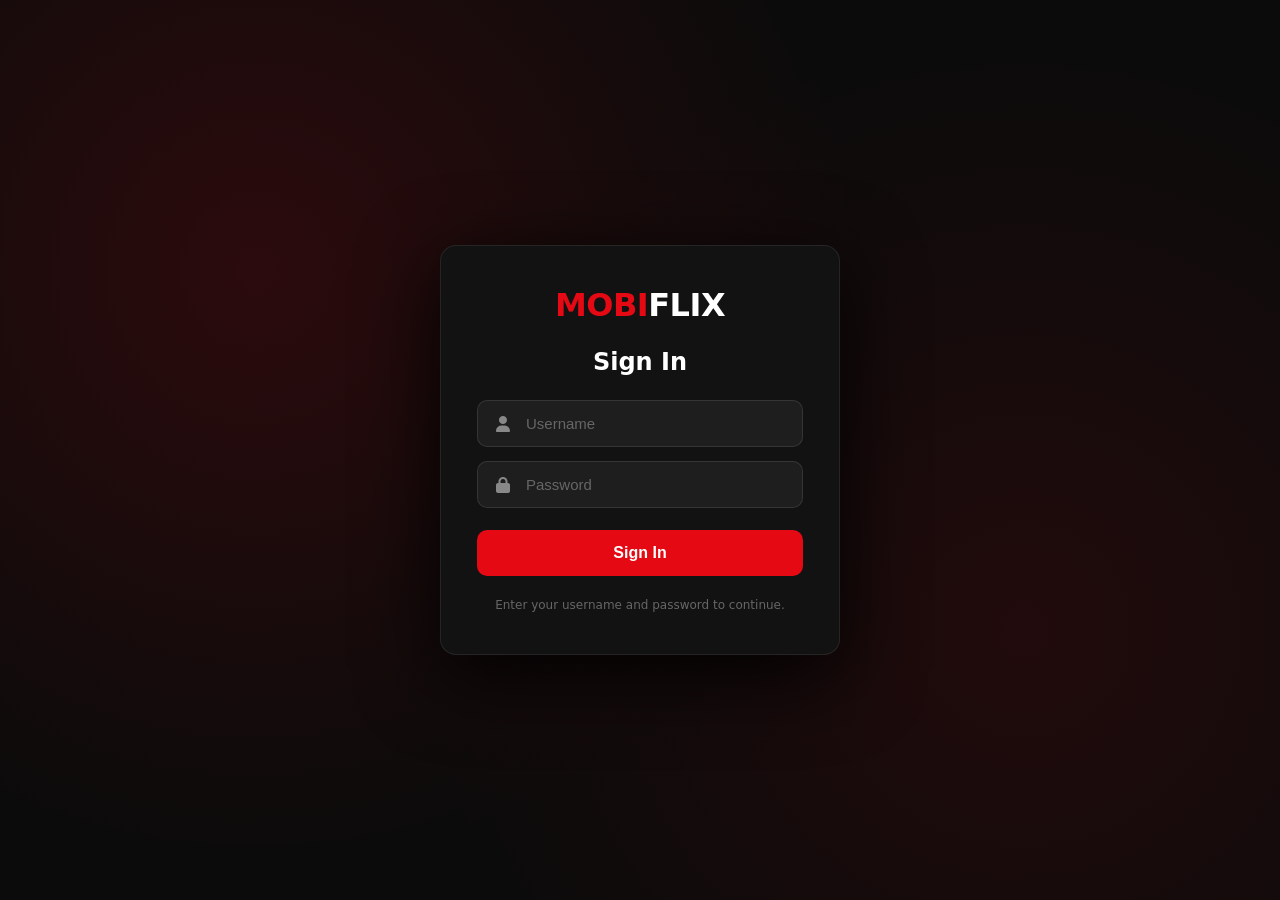
==== index.html @ 3c5650a0 "Update index.html" ====
<!DOCTYPE html>
<html lang="en">
<head>
  <meta charset="UTF-8" />
  <meta name="viewport" content="width=device-width, initial-scale=1.0, viewport-fit=cover"/>
  <meta http-equiv="Cache-Control" content="no-cache, no-store, must-revalidate">
  <meta http-equiv="Pragma" content="no-cache">
  <meta http-equiv="Expires" content="0">
  <title>MobiFlix</title>

  <link rel="stylesheet" href="home.css?v=59">
  <link rel="manifest" href="manifest.json?v=59">
  <link rel="stylesheet" href="https://cdnjs.cloudflare.com/ajax/libs/font-awesome/6.5.1/css/all.min.css">
  <script defer src="auth.js?v=59"></script>
  <script defer src="home.js?v=59"></script>

  <script>
    (function() {
      const CURRENT_VERSION = 'v59';
      const CHECK_INTERVAL = 60000;

      async function checkForUpdates() {
        try {
          const res = await fetch('/version.json?t=' + Date.now(), { cache: 'no-store' });
          if (!res.ok) return;
          const data = await res.json();

          if (data.version && data.version !== CURRENT_VERSION) {
            console.log('[MobiFlix] New version:', data.version);
            if ('caches' in window) {
              const cacheNames = await caches.keys();
              await Promise.all(cacheNames.map(name => caches.delete(name)));
            }
            const url = new URL(window.location.href);
            url.searchParams.set('v', data.version);
            window.location.replace(url.toString());
          }
        } catch (e) {}
      }

      checkForUpdates();
      window.addEventListener('focus', checkForUpdates);
      setInterval(checkForUpdates, CHECK_INTERVAL);
    })();
  </script>
</head>

<body>

  <!-- ===== LOGIN SCREEN ===== -->
  <div class="login-screen" id="login-screen">
    <div class="login-bg"></div>
    <div class="login-box">
      <a href="#" class="login-logo">Mobi<span>Flix</span></a>
      <h2>Sign In</h2>
      <form id="login-form">
        <div class="login-field">
          <i class="fa fa-user"></i>
          <input type="text" id="login-username" placeholder="Username" autocomplete="username" />
        </div>
        <div class="login-field">
          <i class="fa fa-lock"></i>
          <input type="password" id="login-password" placeholder="Password" autocomplete="current-password" />
        </div>
        <div class="login-error" id="login-error" style="display:none;"></div>
        <button type="submit" class="login-btn">Sign In</button>
      </form>
      <p class="login-note">Enter your username and password to continue.</p>
    </div>
  </div>

  <!-- ===== SNOW EFFECT CONTAINER ===== -->
  <div id="snow-container"></div>

  <!-- ===== FIXED BACK BUTTON (DETAILS MODAL) ===== -->
  <button class="fixed-back-btn" id="details-back-btn" onclick="closeModal()" style="display:none;">
    <i class="fa fa-arrow-left"></i> Back
  </button>

  <!-- ===== BUONG APP ===== -->
  <div id="app-content">

    <!-- ===== NAVBAR ===== -->
    <nav class="navbar">
      <div class="nav-left">
        <a href="index.html" class="logo">Mobi<span>Flix</span></a>
      </div>
      <div class="nav-right">
        <button class="nav-icon-btn" onclick="toggleTheme()" aria-label="Toggle theme">
          <i class="fa fa-moon" id="theme-toggle-icon"></i>
        </button>
        <button class="nav-icon-btn" onclick="openNotifications()" aria-label="Notifications" style="position:relative;">
          <i class="fa fa-bell"></i>
          <span class="notif-badge" id="notif-badge" style="display:none;"></span>
        </button>
        <button class="nav-icon-btn" onclick="openSearchModal()" aria-label="Search">
          <i class="fa fa-search"></i>
        </button>
      </div>
    </nav>

    <!-- ===== HERO BANNER ===== -->
    <div class="hero" id="banner">
      <div class="hero-overlay"></div>
      <div class="hero-content">
        <h1 id="banner-title">Loading...</h1>
        <div class="hero-meta" id="banner-meta">
          <span class="hero-rating" id="banner-rating"></span>
          <span class="hero-year" id="banner-year"></span>
          <span class="hero-type" id="banner-type"></span>
        </div>
        <p class="hero-description" id="banner-description"></p>
        <div class="hero-buttons">
          <button class="btn-play" onclick="playBanner()"><i class="fa fa-play"></i> Play</button>
          <button class="btn-info" onclick="showBannerDetails()"><i class="fa fa-info-circle"></i> More Info</button>
        </div>
      </div>
    </div>

    <!-- ===== CONTENT ROWS ===== -->
    <div class="content">

      <div class="row" id="continue-watching-row" style="display:none;">
        <div class="row-header">
          <h2>▶️ Continue Watching</h2>
        </div>
        <div class="continue-scroll" id="continue-watching-list"></div>
      </div>

      <div class="row providers-row">
        <div class="row-header">
          <h2>📡 Streaming Providers</h2>
        </div>
        <div class="providers-scroll" id="providers-list"></div>
      </div>

      <div class="row">
        <div class="row-header">
          <h2>🔥 Top 10 Movies</h2>
          <button class="view-all-btn" onclick="openViewAll('movies')">View All →</button>
        </div>
        <div class="top10-scroll" id="top10-movies"></div>
      </div>

      <div class="row">
        <div class="row-header">
          <h2>📺 Top 10 TV Series</h2>
          <button class="view-all-btn" onclick="openViewAll('tv')">View All →</button>
        </div>
        <div class="top10-scroll" id="top10-tv"></div>
      </div>

      <div class="row">
        <div class="row-header">
          <h2>🇰🇷 Newest Korean Series</h2>
          <button class="view-all-btn" onclick="openViewAll('kdrama')">View All →</button>
        </div>
        <div class="top10-scroll" id="top10-kdrama"></div>
      </div>

      <div class="row">
        <div class="row-header">
          <h2>🔞 Vivamax Movies</h2>
          <button class="view-all-btn" onclick="openVivamaxPage()">View All →</button>
        </div>
        <div class="list horizontal-scroll" id="vivamax-list"></div>
      </div>

    </div>

    <!-- ===== VIEW ALL PAGE ===== -->
    <div class="view-all-page" id="view-all-page">
      <div class="view-all-header">
        <button class="back-btn" onclick="closeViewAll()"><i class="fa fa-arrow-left"></i> Back</button>
        <h2 id="view-all-title">Movies</h2>
        <button class="filter-btn" onclick="toggleFilters('view-all')">
          <i class="fa fa-sliders"></i> Filters
        </button>
      </div>

      <div class="filter-panel" id="view-all-filter-panel" style="display:none;">
        <div class="filter-grid">
          <div class="filter-group">
            <label>Year</label>
            <select id="filter-year">
              <option value="">Any Year</option>
              <option value="2026">2026</option>
              <option value="2025">2025</option>
              <option value="2024">2024</option>
              <option value="2023">2023</option>
              <option value="2022">2022</option>
              <option value="2021">2021</option>
              <option value="2020">2020</option>
              <option value="2019">2019</option>
              <option value="2018">2018</option>
              <option value="2017">2017</option>
              <option value="2016">2016</option>
              <option value="2015">2015</option>
              <option value="2014">2014</option>
              <option value="2013">2013</option>
              <option value="2012">2012</option>
              <option value="2011">2011</option>
              <option value="2010">2010</option>
              <option value="2009">2009</option>
              <option value="2008">2008</option>
              <option value="2007">2007</option>
              <option value="2006">2006</option>
              <option value="2005">2005</option>
              <option value="2004">2004</option>
              <option value="2003">2003</option>
              <option value="2002">2002</option>
              <option value="2001">2001</option>
              <option value="2000">2000</option>
            </select>
          </div>
          <div class="filter-group">
            <label>Genre</label>
            <select id="filter-genre">
              <option value="">All Genres</option>
              <option value="28">Action</option>
              <option value="12">Adventure</option>
              <option value="16">Animation</option>
              <option value="35">Comedy</option>
              <option value="80">Crime</option>
              <option value="18">Drama</option>
              <option value="10751">Family</option>
              <option value="14">Fantasy</option>
              <option value="36">History</option>
              <option value="27">Horror</option>
              <option value="9648">Mystery</option>
              <option value="10749">Romance</option>
              <option value="878">Sci-Fi</option>
              <option value="53">Thriller</option>
              <option value="10752">War</option>
              <option value="37">Western</option>
            </select>
          </div>
          <div class="filter-group">
            <label>Country</label>
            <select id="filter-country">
              <option value="">All Countries</option>
            </select>
          </div>
          <div class="filter-group">
            <label>Sort By</label>
            <select id="filter-sort">
              <option value="popularity.desc">Most Popular (Default)</option>
              <option value="primary_release_date.desc">Newest to Oldest</option>
              <option value="primary_release_date.asc">Oldest to Newest</option>
              <option value="vote_average.desc">Highest Rated</option>
              <option value="vote_average.asc">Lowest Rated</option>
            </select>
          </div>
        </div>
        <div class="filter-actions">
          <button class="filter-apply-btn" onclick="applyFilters('view-all')">
            <i class="fa fa-check"></i> Apply
          </button>
          <button class="filter-clear-btn" onclick="clearFilters('view-all')">
            <i class="fa fa-times"></i> Clear
          </button>
        </div>
      </div>

      <div class="view-all-grid" id="view-all-grid"></div>
      <div class="view-all-loading" id="view-all-loading" style="display:none;">
        <i class="fa fa-spinner fa-spin"></i> Loading more...
      </div>
      <div class="view-all-end" id="view-all-end" style="display:none;">
        🎬 You've reached the end
      </div>
    </div>

    <!-- ===== VIVAMAX PAGE ===== -->
    <div class="view-all-page" id="vivamax-page">
      <div class="view-all-header">
        <button class="back-btn" onclick="closeVivamaxPage()"><i class="fa fa-arrow-left"></i> Back</button>
        <h2>🔞 Vivamax Movies</h2>
        <button class="filter-btn" onclick="toggleFilters('vivamax')">
          <i class="fa fa-sliders"></i> Filters
        </button>
      </div>

      <div class="filter-panel" id="vivamax-filter-panel" style="display:none;">
        <div class="filter-grid">
          <div class="filter-group">
            <label>Year</label>
            <select id="vivamax-filter-year">
              <option value="">Any Year</option>
              <option value="2026">2026</option>
              <option value="2025">2025</option>
              <option value="2024">2024</option>
              <option value="2023">2023</option>
              <option value="2022">2022</option>
              <option value="2021">2021</option>
              <option value="2020">2020</option>
              <option value="2019">2019</option>
              <option value="2018">2018</option>
              <option value="2017">2017</option>
              <option value="2016">2016</option>
              <option value="2015">2015</option>
              <option value="2014">2014</option>
              <option value="2013">2013</option>
              <option value="2012">2012</option>
              <option value="2011">2011</option>
              <option value="2010">2010</option>
              <option value="2009">2009</option>
              <option value="2008">2008</option>
              <option value="2007">2007</option>
              <option value="2006">2006</option>
              <option value="2005">2005</option>
              <option value="2004">2004</option>
              <option value="2003">2003</option>
              <option value="2002">2002</option>
              <option value="2001">2001</option>
              <option value="2000">2000</option>
            </select>
          </div>
          <div class="filter-group">
            <label>Genre</label>
            <select id="vivamax-filter-genre">
              <option value="">All Genres</option>
              <option value="28">Action</option>
              <option value="12">Adventure</option>
              <option value="16">Animation</option>
              <option value="35">Comedy</option>
              <option value="80">Crime</option>
              <option value="18">Drama</option>
              <option value="10751">Family</option>
              <option value="14">Fantasy</option>
              <option value="36">History</option>
              <option value="27">Horror</option>
              <option value="9648">Mystery</option>
              <option value="10749">Romance</option>
              <option value="878">Sci-Fi</option>
              <option value="53">Thriller</option>
              <option value="10752">War</option>
              <option value="37">Western</option>
            </select>
          </div>
          <div class="filter-group">
            <label>Country</label>
            <select id="vivamax-filter-country">
              <option value="">All Countries</option>
            </select>
          </div>
          <div class="filter-group">
            <label>Sort By</label>
            <select id="vivamax-filter-sort">
              <option value="primary_release_date.desc">Newest to Oldest (Default)</option>
              <option value="primary_release_date.asc">Oldest to Newest</option>
              <option value="popularity.desc">Popularity</option>
              <option value="vote_average.desc">Highest Rated</option>
            </select>
          </div>
        </div>
        <div class="filter-actions">
          <button class="filter-apply-btn" onclick="applyFilters('vivamax')">
            <i class="fa fa-check"></i> Apply
          </button>
          <button class="filter-clear-btn" onclick="clearFilters('vivamax')">
            <i class="fa fa-times"></i> Clear
          </button>
        </div>
      </div>

      <div class="view-all-grid" id="vivamax-page-grid"></div>
      <div class="view-all-loading" id="vivamax-page-loading" style="display:none;">
        <i class="fa fa-spinner fa-spin"></i> Loading more...
      </div>
      <div class="view-all-end" id="vivamax-page-end" style="display:none;">
        🎬 You've reached the end
      </div>
    </div>

    <!-- ===== GENRE PAGE ===== -->
    <div class="view-all-page" id="genre-page">
      <div class="view-all-header">
        <button class="back-btn" onclick="closeGenrePage()"><i class="fa fa-arrow-left"></i> Back</button>
        <h2 id="genre-page-title">Genre</h2>
        <button class="filter-btn" onclick="toggleFilters('genre')">
          <i class="fa fa-sliders"></i> Filters
        </button>
      </div>

      <div class="filter-panel" id="genre-filter-panel" style="display:none;">
        <div class="filter-grid">
          <div class="filter-group">
            <label>Year</label>
            <select id="genre-filter-year">
              <option value="">Any Year</option>
              <option value="2026">2026</option>
              <option value="2025">2025</option>
              <option value="2024">2024</option>
              <option value="2023">2023</option>
              <option value="2022">2022</option>
              <option value="2021">2021</option>
              <option value="2020">2020</option>
              <option value="2019">2019</option>
              <option value="2018">2018</option>
              <option value="2017">2017</option>
              <option value="2016">2016</option>
              <option value="2015">2015</option>
              <option value="2014">2014</option>
              <option value="2013">2013</option>
              <option value="2012">2012</option>
              <option value="2011">2011</option>
              <option value="2010">2010</option>
              <option value="2009">2009</option>
              <option value="2008">2008</option>
              <option value="2007">2007</option>
              <option value="2006">2006</option>
              <option value="2005">2005</option>
              <option value="2004">2004</option>
              <option value="2003">2003</option>
              <option value="2002">2002</option>
              <option value="2001">2001</option>
              <option value="2000">2000</option>
            </select>
          </div>
          <div class="filter-group">
            <label>Country</label>
            <select id="genre-filter-country">
              <option value="">All Countries</option>
            </select>
          </div>
          <div class="filter-group">
            <label>Sort By</label>
            <select id="genre-filter-sort">
              <option value="popularity.desc">Popularity (Default)</option>
              <option value="primary_release_date.desc">Newest to Oldest</option>
              <option value="primary_release_date.asc">Oldest to Newest</option>
              <option value="vote_average.desc">Highest Rated</option>
              <option value="vote_average.asc">Lowest Rated</option>
            </select>
          </div>
        </div>
        <div class="filter-actions">
          <button class="filter-apply-btn" onclick="applyFilters('genre')">
            <i class="fa fa-check"></i> Apply
          </button>
          <button class="filter-clear-btn" onclick="clearFilters('genre')">
            <i class="fa fa-times"></i> Clear
          </button>
        </div>
      </div>

      <div class="view-all-grid" id="genre-page-grid"></div>
      <div class="view-all-loading" id="genre-page-loading" style="display:none;">
        <i class="fa fa-spinner fa-spin"></i> Loading more...
      </div>
      <div class="view-all-end" id="genre-page-end" style="display:none;">
        🎬 You've reached the end
      </div>
    </div>

    <!-- ===== ONGOING TV PAGE ===== -->
    <div class="view-all-page" id="ongoing-page">
      <div class="view-all-header">
        <button class="back-btn" onclick="closeOngoingPage()"><i class="fa fa-arrow-left"></i> Back</button>
        <h2>🔴 Ongoing TV Shows</h2>
      </div>
      <div class="view-all-grid" id="ongoing-page-grid"></div>
      <div class="view-all-loading" id="ongoing-page-loading" style="display:none;">
        <i class="fa fa-spinner fa-spin"></i> Loading more...
      </div>
      <div class="view-all-end" id="ongoing-page-end" style="display:none;">
        📺 You've reached the end
      </div>
    </div>

    <!-- ===== COMPLETED TV PAGE ===== -->
    <div class="view-all-page" id="completed-page">
      <div class="view-all-header">
        <button class="back-btn" onclick="closeCompletedPage()"><i class="fa fa-arrow-left"></i> Back</button>
        <h2>✅ Completed TV Shows</h2>
      </div>
      <div class="view-all-grid" id="completed-page-grid"></div>
      <div class="view-all-loading" id="completed-page-loading" style="display:none;">
        <i class="fa fa-spinner fa-spin"></i> Loading more...
      </div>
      <div class="view-all-end" id="completed-page-end" style="display:none;">
        📺 You've reached the end
      </div>
    </div>

    <!-- ===== PROVIDER PAGE ===== -->
    <div class="view-all-page" id="provider-page">
      <div class="view-all-header">
        <button class="back-btn" onclick="closeProviderPage()"><i class="fa fa-arrow-left"></i> Back</button>
        <h2 id="provider-page-title">Provider</h2>
        <button class="filter-btn" onclick="toggleFilters('provider')">
          <i class="fa fa-sliders"></i> Filters
        </button>
      </div>

      <div class="filter-panel" id="provider-filter-panel" style="display:none;">
        <div class="filter-grid">
          <div class="filter-group">
            <label>Year</label>
            <select id="provider-filter-year">
              <option value="">Any Year</option>
              <option value="2026">2026</option>
              <option value="2025">2025</option>
              <option value="2024">2024</option>
              <option value="2023">2023</option>
              <option value="2022">2022</option>
              <option value="2021">2021</option>
              <option value="2020">2020</option>
              <option value="2019">2019</option>
              <option value="2018">2018</option>
              <option value="2017">2017</option>
              <option value="2016">2016</option>
              <option value="2015">2015</option>
              <option value="2014">2014</option>
              <option value="2013">2013</option>
              <option value="2012">2012</option>
              <option value="2011">2011</option>
              <option value="2010">2010</option>
              <option value="2009">2009</option>
              <option value="2008">2008</option>
              <option value="2007">2007</option>
              <option value="2006">2006</option>
              <option value="2005">2005</option>
              <option value="2004">2004</option>
              <option value="2003">2003</option>
              <option value="2002">2002</option>
              <option value="2001">2001</option>
              <option value="2000">2000</option>
            </select>
          </div>
          <div class="filter-group">
            <label>Genre</label>
            <select id="provider-filter-genre">
              <option value="">All Genres</option>
              <option value="28">Action</option>
              <option value="12">Adventure</option>
              <option value="16">Animation</option>
              <option value="35">Comedy</option>
              <option value="80">Crime</option>
              <option value="18">Drama</option>
              <option value="10751">Family</option>
              <option value="14">Fantasy</option>
              <option value="36">History</option>
              <option value="27">Horror</option>
              <option value="9648">Mystery</option>
              <option value="10749">Romance</option>
              <option value="878">Sci-Fi</option>
              <option value="53">Thriller</option>
              <option value="10752">War</option>
              <option value="37">Western</option>
            </select>
          </div>
          <div class="filter-group">
            <label>Country</label>
            <select id="provider-filter-country">
              <option value="">All Countries</option>
            </select>
          </div>
          <div class="filter-group">
            <label>Sort By</label>
            <select id="provider-filter-sort">
              <option value="popularity.desc">Popularity (Default)</option>
              <option value="primary_release_date.desc">Newest to Oldest</option>
              <option value="primary_release_date.asc">Oldest to Newest</option>
              <option value="vote_average.desc">Highest Rated</option>
              <option value="vote_average.asc">Lowest Rated</option>
            </select>
          </div>
        </div>
        <div class="filter-actions">
          <button class="filter-apply-btn" onclick="applyFilters('provider')">
            <i class="fa fa-check"></i> Apply
          </button>
          <button class="filter-clear-btn" onclick="clearFilters('provider')">
            <i class="fa fa-times"></i> Clear
          </button>
        </div>
      </div>

      <div class="view-all-grid" id="provider-page-grid"></div>
      <div class="view-all-loading" id="provider-page-loading" style="display:none;">
        <i class="fa fa-spinner fa-spin"></i> Loading more...
      </div>
      <div class="view-all-end" id="provider-page-end" style="display:none;">
        🎬 You've reached the end
      </div>
    </div>

    <!-- ===== MY LIST PAGE ===== -->
    <div class="my-list-page" id="my-list-page">
      <div class="view-all-header">
        <button class="back-btn" onclick="closeMyListPage()"><i class="fa fa-arrow-left"></i> Back</button>
        <h2>🔖 My List</h2>
      </div>
      <div class="my-list-grid" id="my-list-grid"></div>
      <div class="my-list-empty" id="my-list-empty" style="display:none;">
        <i class="fa fa-bookmark-o"></i>
        <p>You haven't added anything to your list yet.</p>
        <p style="font-size: 13px; color: #666; margin-top: 8px;">Go to any movie and click "Add to List".</p>
      </div>
    </div>

    <!-- ===== GENRE PAGE (dating "More") ===== -->
    <div class="more-page" id="more-page">
      <div class="view-all-header">
        <button class="back-btn" onclick="closeMorePage()"><i class="fa fa-arrow-left"></i> Back</button>
        <h2>🎭 Genres</h2>
      </div>
      <div class="more-list" id="more-genres-list"></div>
    </div>

    <!-- ===== PERSON PAGE ===== -->
    <div class="view-all-page" id="person-page">
      <div class="view-all-header">
        <button class="back-btn" onclick="closePersonPage()"><i class="fa fa-arrow-left"></i> Back</button>
        <div style="display:flex; align-items:center; gap:12px;">
          <img id="person-avatar" style="width:42px; height:42px; border-radius:50%; object-fit:cover; background:#1a1a1a; border:2px solid rgba(255,255,255,0.1);" alt="" />
          <h2 id="person-page-title">Person</h2>
        </div>
      </div>
      <div class="view-all-grid" id="person-page-grid"></div>
      <div class="view-all-loading" id="person-page-loading" style="display:none;">
        <i class="fa fa-spinner fa-spin"></i> Loading more...
      </div>
      <div class="view-all-end" id="person-page-end" style="display:none;">
        🎬 You've reached the end
      </div>
    </div>

    <!-- ===== USER PROFILE PAGE ===== -->
    <div class="user-profile-page" id="user-profile-page">
      <div class="view-all-header">
        <button class="back-btn" onclick="closeUserProfile()"><i class="fa fa-arrow-left"></i> Back</button>
        <h2>👤 Profile</h2>
      </div>

      <div class="profile-header">
        <div class="profile-avatar">
          <i class="fa fa-user"></i>
        </div>
        <div class="profile-info">
          <h3 id="profile-username">User</h3>
          <p>MobiFlix Member</p>
        </div>
      </div>

      <div class="profile-section">
        <h3 class="profile-section-title">
          <i class="fa fa-history"></i> Watch History
        </h3>
        <div class="history-grid" id="history-grid"></div>
        <div class="history-empty" id="history-empty" style="display:none;">
          <i class="fa fa-film"></i>
          <p>You haven't watched anything yet.</p>
          <p style="font-size: 12px; color: #666; margin-top: 6px;">Start watching to see your history here.</p>
        </div>
        <button class="clear-history-btn" id="clear-history-btn" onclick="clearHistory()" style="display:none;">
          <i class="fa fa-trash"></i> Clear History
        </button>
      </div>

      <div class="profile-section">
        <h3 class="profile-section-title">
          <i class="fa fa-palette"></i> Theme
        </h3>
        <div class="theme-options" id="theme-options">
          <div class="theme-option active" data-theme="default" onclick="setTheme('default')">
            <div class="theme-preview theme-preview-default"></div>
            <span>Dark</span>
          </div>
          <div class="theme-option" data-theme="light" onclick="setTheme('light')">
            <div class="theme-preview theme-preview-light"></div>
            <span>Light</span>
          </div>
          <div class="theme-option" data-theme="dark-blue" onclick="setTheme('dark-blue')">
            <div class="theme-preview theme-preview-blue"></div>
            <span>Blue</span>
          </div>
          <div class="theme-option" data-theme="dark-purple" onclick="setTheme('dark-purple')">
            <div class="theme-preview theme-preview-purple"></div>
            <span>Purple</span>
          </div>
        </div>
      </div>

      <div class="profile-section">
        <h3 class="profile-section-title">
          <i class="fa fa-bell"></i> Notifications
        </h3>
        <label class="switch-row">
          <span>New release & episode alerts</span>
          <input type="checkbox" id="notif-toggle" onchange="toggleNotifications()" checked>
          <span class="switch"></span>
        </label>
      </div>

      <div class="profile-section">
        <button class="profile-logout-btn" onclick="handleLogout()">
          <i class="fa fa-sign-out-alt"></i> Log Out
        </button>
      </div>

    </div>

    <!-- ===== SEARCH PAGE ===== -->
    <div class="search-modal" id="search-modal">
      <div class="view-all-header">
        <button class="back-btn" onclick="closeSearchModal()"><i class="fa fa-arrow-left"></i> Back</button>
        <h2>Search</h2>
      </div>
      <div class="search-container">
        <i class="fa fa-search"></i>
        <input type="text" id="search-input" placeholder="Search for a movie or TV show..." oninput="searchTMDB()" />
      </div>
      <div class="results" id="search-results"></div>
    </div>

    <!-- ===== NOTIFICATIONS PANEL ===== -->
    <div class="notif-panel" id="notif-panel">
      <div class="notif-header">
        <h2>🔔 Notifications</h2>
        <button class="notif-close-btn" onclick="closeNotifications()">
          <i class="fa fa-times"></i>
        </button>
      </div>
      <div class="notif-list" id="notif-list"></div>
      <div class="notif-empty" id="notif-empty" style="display:none;">
        <i class="fa fa-bell-slash"></i>
        <p>No notifications yet.</p>
      </div>
    </div>

    <!-- ===== DETAILS MODAL ===== -->
    <div class="modal" id="modal">
      <div class="modal-content">

        <div class="details-view" id="details-view">
          <div class="details-poster">
            <img id="modal-poster" src="" alt="" />
            <div class="details-poster-overlay"></div>
          </div>

          <div class="details-body">
            <h2 id="modal-title"></h2>

            <div class="details-meta">
              <span class="details-rating" id="modal-rating-num"></span>
              <span class="details-sep">|</span>
              <span class="details-year" id="modal-year-num"></span>
              <span class="details-sep">|</span>
              <span class="details-runtime" id="modal-runtime"></span>
            </div>

            <div class="details-genres" id="modal-genres" style="display:flex; flex-wrap:wrap; gap:8px; justify-content:center; margin-bottom:18px;"></div>

            <div class="details-buttons">
              <button class="btn-play-now" onclick="playNow()">
                <i class="fa fa-play"></i> Play Now
              </button>
              <button class="btn-trailer" onclick="playTrailer()" id="btn-trailer" style="display:none;">
                <i class="fa fa-film"></i> Trailer
              </button>
            </div>

            <p class="details-description" id="modal-description"></p>

            <div class="episodes-section" id="episodes-section" style="display:none;">
              <h3 class="section-title">📺 Episodes</h3>
              <div class="season-selector" id="season-selector"></div>
              <div class="episodes-list" id="episodes-list"></div>
            </div>

            <div class="cast-section" id="cast-section">
              <h3 class="section-title">🎭 Cast</h3>
              <div class="cast-scroll" id="cast-list"></div>
            </div>

            <div class="similar-section" id="similar-section">
              <h3 class="section-title">✨ You May Also Like</h3>
              <div class="similar-scroll" id="similar-list"></div>
            </div>

          </div>
        </div>

      </div>
    </div>

    <!-- ===== FOOTER ===== -->
    <footer class="footer">
      <div class="footer-content">
        <p>&copy; 2026 MobiFlix. All rights reserved.</p>
        <div class="footer-links">
          <a href="#">Disclaimer</a>
          <a href="#">About Us</a>
          <a href="#">Contact Us</a>
        </div>
      </div>
    </footer>

  </div><!-- /#app-content -->

  <!-- ===== BOTTOM NAVIGATION BAR ===== -->
  <div class="bottom-nav">
    <a class="bottom-nav-item active" onclick="goHome()">
      <i class="fa fa-home"></i>
      <span>Home</span>
    </a>
    <a class="bottom-nav-item" onclick="openMoviesPage()">
      <i class="fa fa-film"></i>
      <span>Movies</span>
    </a>
    <a class="bottom-nav-item" onclick="openSeriesPage()">
      <i class="fa fa-tv"></i>
      <span>Series</span>
    </a>
    <a class="bottom-nav-item" onclick="openMorePage()">
      <i class="fa fa-masks-theater"></i>
      <span>Genre</span>
    </a>
    <a class="bottom-nav-item" onclick="openUserProfile()">
      <i class="fa fa-user"></i>
      <span>Profile</span>
    </a>
  </div>

  <!-- ===== TELEGRAM FLOAT BUTTON ===== -->
  <a href="https://telegram.me/mobiflixhub" target="_blank" rel="noopener" class="telegram-float" aria-label="Join our Telegram group">
    <i class="fa-brands fa-telegram"></i>
  </a>

</body>
</html>
---- home.css ----
/* ===== RESET & BASE ===== */
* { margin: 0; padding: 0; box-sizing: border-box; }

body {
  font-family: 'Segoe UI', system-ui, -apple-system, sans-serif;
  background: #0b0b0b;
  color: #e5e5e5;
  overflow-x: hidden;
  padding-bottom: 120px;
}

/* ===== NAVBAR ===== */
.navbar {
  position: fixed;
  top: 0; left: 0; right: 0;
  display: flex;
  justify-content: space-between;
  align-items: center;
  padding: 16px 40px;
  background: linear-gradient(180deg, rgba(0,0,0,0.95) 0%, rgba(0,0,0,0.7) 70%, transparent 100%);
  z-index: 100;
}

.nav-left { display: flex; align-items: center; gap: 32px; }

.logo {
  color: #e50914;
  font-size: 26px;
  font-weight: 800;
  letter-spacing: -0.5px;
  text-decoration: none;
  text-transform: uppercase;
}
.logo span { color: #ffffff; }

/* ===== NAV ICON BUTTONS ===== */
.nav-right {
  display: flex;
  align-items: center;
  gap: 10px;
}

.nav-icon-btn {
  background: rgba(255,255,255,0.08);
  border: 1px solid rgba(255,255,255,0.12);
  color: #fff;
  width: 42px;
  height: 42px;
  border-radius: 50%;
  cursor: pointer;
  transition: 0.2s;
  display: flex;
  align-items: center;
  justify-content: center;
  font-size: 16px;
  position: relative;
}
.nav-icon-btn:hover {
  background: #e50914;
  border-color: #e50914;
  transform: scale(1.08);
}

.notif-badge {
  position: absolute;
  top: -4px;
  right: -4px;
  background: #e50914;
  color: #fff;
  font-size: 10px;
  font-weight: 700;
  min-width: 18px;
  height: 18px;
  border-radius: 9px;
  display: flex;
  align-items: center;
  justify-content: center;
  padding: 0 4px;
  border: 2px solid #0b0b0b;
}

/* ===== BOTTOM NAVIGATION ===== */
.bottom-nav {
  position: fixed;
  bottom: 0; left: 0; right: 0;
  height: 64px;
  background: #141414;
  border-top: 1px solid rgba(255,255,255,0.08);
  display: flex;
  align-items: center;
  justify-content: space-around;
  z-index: 9999;
  box-shadow: 0 -8px 30px rgba(0,0,0,0.8);
}

.bottom-nav-item {
  display: flex;
  flex-direction: column;
  align-items: center;
  gap: 4px;
  color: #888;
  text-decoration: none;
  font-size: 10px;
  font-weight: 500;
  padding: 8px 6px;
  cursor: pointer;
  transition: 0.2s;
  flex: 1;
  text-align: center;
}

.bottom-nav-item i { font-size: 18px; }

.bottom-nav-item:hover,
.bottom-nav-item.active { color: #e50914; }

/* ===== HERO ===== */
.hero {
  position: relative;
  height: 90vh;
  min-height: 600px;
  background-size: cover;
  background-position: center 20%;
  display: flex;
  align-items: flex-end;
  padding: 0 60px 100px;
  transition: background-image 0.8s ease;
}

.hero-overlay {
  position: absolute;
  inset: 0;
  background:
    linear-gradient(0deg, #0b0b0b 0%, rgba(11,11,11,0.7) 30%, transparent 70%),
    linear-gradient(90deg, rgba(11,11,11,0.9) 0%, transparent 50%);
  pointer-events: none;
}

.hero-content {
  position: relative;
  z-index: 2;
  max-width: 650px;
  animation: heroFadeIn 0.8s ease;
}

@keyframes heroFadeIn {
  from { opacity: 0; transform: translateY(30px); }
  to { opacity: 1; transform: translateY(0); }
}

.hero-content h1 {
  font-size: 64px;
  font-weight: 900;
  color: #fff;
  margin-bottom: 20px;
  line-height: 1.05;
  letter-spacing: -1.5px;
  text-shadow: 0 4px 30px rgba(0,0,0,0.9);
}

.hero-buttons { display: flex; gap: 14px; flex-wrap: wrap; }

.btn-play {
  padding: 14px 36px;
  border: none;
  border-radius: 8px;
  font-size: 16px;
  font-weight: 700;
  cursor: pointer;
  transition: all 0.25s cubic-bezier(0.2, 0, 0, 1);
  display: flex;
  align-items: center;
  gap: 10px;
  background: #fff;
  color: #0b0b0b;
  box-shadow: 0 4px 20px rgba(255,255,255,0.15);
}
.btn-play:hover {
  background: #e50914;
  color: #fff;
  transform: scale(1.05);
  box-shadow: 0 8px 30px rgba(229,9,20,0.4);
}

.btn-info {
  padding: 14px 32px;
  border: 2px solid rgba(255,255,255,0.3);
  border-radius: 8px;
  background: rgba(255,255,255,0.1);
  backdrop-filter: blur(10px);
  color: #fff;
  font-size: 16px;
  font-weight: 600;
  cursor: pointer;
  transition: all 0.25s;
  display: flex;
  align-items: center;
  gap: 10px;
}
.btn-info:hover {
  background: rgba(255,255,255,0.2);
  border-color: #fff;
  transform: scale(1.03);
}

.hero-meta { display: flex; align-items: center; gap: 14px; margin-bottom: 14px; flex-wrap: wrap; }
.hero-rating { color: #f5c518; font-size: 16px; font-weight: 600; }
.hero-year { color: #ccc; font-size: 15px; }
.hero-type {
  background: #e50914; color: #fff;
  font-size: 11px; font-weight: 700;
  padding: 3px 10px; border-radius: 4px;
  text-transform: uppercase; letter-spacing: 0.5px;
}

.hero-description {
  color: #ddd; font-size: 17px; line-height: 1.6;
  margin-bottom: 28px; max-width: 600px;
  display: -webkit-box; -webkit-line-clamp: 3;
  -webkit-box-orient: vertical; overflow: hidden;
  text-shadow: 0 2px 12px rgba(0,0,0,0.9);
}

/* ===== CONTENT ===== */
.content { position: relative; z-index: 3; margin-top: -80px; padding: 0 40px 60px; }

.row { margin-bottom: 44px; }

.row-header {
  display: flex;
  justify-content: space-between;
  align-items: center;
  margin-bottom: 18px;
}

.row h2 {
  font-size: 24px;
  font-weight: 700;
  color: #fff;
  display: flex;
  align-items: center;
  gap: 12px;
}

.row h2::before {
  content: '';
  width: 4px;
  height: 24px;
  background: #e50914;
  border-radius: 2px;
  display: inline-block;
}

.view-all-btn {
  background: transparent; color: #aaa;
  border: 1px solid rgba(255,255,255,0.1);
  padding: 6px 16px; border-radius: 60px;
  font-size: 13px; font-weight: 500;
  cursor: pointer; transition: 0.2s;
  white-space: nowrap;
}
.view-all-btn:hover { background: #e50914; color: #fff; border-color: #e50914; }

/* ===== CONTINUE WATCHING ===== */
.continue-scroll {
  display: flex;
  gap: 14px;
  overflow-x: auto;
  padding: 12px 0 20px;
  scroll-behavior: smooth;
  -webkit-overflow-scrolling: touch;
  scrollbar-width: thin;
  scrollbar-color: #333 transparent;
}
.continue-scroll::-webkit-scrollbar { height: 4px; }
.continue-scroll::-webkit-scrollbar-thumb { background: #333; border-radius: 4px; }

.continue-card {
  flex-shrink: 0;
  width: 220px;
  cursor: pointer;
  transition: transform 0.3s;
  position: relative;
}
.continue-card:hover { transform: translateY(-4px); }

.continue-card img {
  width: 100%;
  aspect-ratio: 16 / 9;
  object-fit: cover;
  border-radius: 10px;
  background: #1a1a1a;
  box-shadow: 0 4px 15px rgba(0,0,0,0.4);
  transition: box-shadow 0.3s;
}
.continue-card:hover img {
  box-shadow: 0 12px 40px rgba(0,0,0,0.8), 0 0 30px rgba(229,9,20,0.3);
}

.continue-progress {
  position: absolute;
  bottom: 62px;
  left: 8px;
  right: 8px;
  height: 4px;
  background: rgba(255,255,255,0.2);
  border-radius: 2px;
  overflow: hidden;
}
.continue-progress-bar {
  height: 100%;
  background: #e50914;
  border-radius: 2px;
  transition: width 0.3s;
}

.continue-title {
  font-size: 13px;
  font-weight: 600;
  color: #fff;
  margin-top: 8px;
  display: -webkit-box;
  -webkit-line-clamp: 1;
  -webkit-box-orient: vertical;
  overflow: hidden;
}

.continue-subtitle {
  font-size: 11px;
  color: #888;
  margin-top: 2px;
}

/* ===== HORIZONTAL SCROLL ===== */
.horizontal-scroll {
  display: flex;
  gap: 14px;
  overflow-x: auto;
  padding: 12px 0 20px;
  scroll-behavior: smooth;
  -webkit-overflow-scrolling: touch;
  scrollbar-width: thin;
  scrollbar-color: #333 transparent;
}
.horizontal-scroll::-webkit-scrollbar { height: 4px; }
.horizontal-scroll::-webkit-scrollbar-track { background: transparent; }
.horizontal-scroll::-webkit-scrollbar-thumb { background: #333; border-radius: 4px; }
.horizontal-scroll::-webkit-scrollbar-thumb:hover { background: #e50914; }

.horizontal-scroll img {
  width: 180px;
  aspect-ratio: 2 / 3;
  object-fit: cover;
  border-radius: 10px;
  cursor: pointer;
  flex-shrink: 0;
  transition: all 0.35s cubic-bezier(0.2, 0, 0, 1);
  background: #1a1a1a;
  box-shadow: 0 4px 15px rgba(0,0,0,0.4);
}
.horizontal-scroll img:hover {
  transform: scale(1.08) translateY(-6px);
  box-shadow: 0 20px 50px rgba(0,0,0,0.9), 0 0 40px rgba(229,9,20,0.25);
  z-index: 5;
}

/* ===== TOP 10 ROW ===== */
.top10-scroll {
  display: flex;
  gap: 8px;
  overflow-x: auto;
  padding: 12px 0 20px;
  scrollbar-width: none;
  -webkit-overflow-scrolling: touch;
}
.top10-scroll::-webkit-scrollbar { display: none; }

.top10-item {
  position: relative;
  flex-shrink: 0;
  display: flex;
  align-items: center;
  cursor: pointer;
  transition: transform 0.3s;
  padding-right: 12px;
}
.top10-item:hover { transform: scale(1.08); }

.top10-number {
  font-size: 120px;
  font-weight: 900;
  color: #0b0b0b;
  -webkit-text-stroke: 3px #555;
  line-height: 0.8;
  margin-right: -20px;
  z-index: 1;
  font-family: 'Arial Black', 'Segoe UI', sans-serif;
  letter-spacing: -8px;
  pointer-events: none;
}

.top10-item img {
  width: 140px;
  aspect-ratio: 2/3;
  object-fit: cover;
  border-radius: 8px;
  position: relative;
  z-index: 2;
  box-shadow: 0 8px 30px rgba(0,0,0,0.7);
}

/* ===== STREAMING PROVIDERS ROW ===== */
.providers-row { margin-top: 10px; margin-bottom: 44px; }

.providers-scroll {
  display: flex;
  gap: 16px;
  overflow-x: auto;
  padding: 8px 0 16px;
  -webkit-overflow-scrolling: touch;
  scrollbar-width: thin;
  scrollbar-color: #333 transparent;
}
.providers-scroll::-webkit-scrollbar { height: 4px; }
.providers-scroll::-webkit-scrollbar-track { background: transparent; }
.providers-scroll::-webkit-scrollbar-thumb { background: #333; border-radius: 4px; }
.providers-scroll::-webkit-scrollbar-thumb:hover { background: #e50914; }

.provider-card {
  flex-shrink: 0;
  width: 170px;
  height: 95px;
  border-radius: 14px;
  display: flex;
  align-items: center;
  justify-content: center;
  cursor: pointer;
  transition: all 0.35s cubic-bezier(0.2, 0, 0, 1);
  overflow: hidden;
  padding: 18px;
  border: 2px solid rgba(255,255,255,0.08);
  box-shadow: 0 6px 20px rgba(0,0,0,0.5);
  position: relative;
}

.provider-card::before {
  content: '';
  position: absolute;
  inset: 0;
  background: linear-gradient(135deg, rgba(255,255,255,0.12), transparent);
  opacity: 0;
  transition: opacity 0.3s;
  pointer-events: none;
}
.provider-card:hover::before { opacity: 1; }

.provider-card:hover {
  transform: translateY(-4px) scale(1.05);
  box-shadow: 0 12px 40px rgba(0,0,0,0.8), 0 0 30px currentColor;
  border-color: currentColor;
}

.provider-card img {
  width: 100%;
  height: 100%;
  object-fit: contain;
  pointer-events: none;
  filter: brightness(0) invert(1);
}
.provider-card span {
  font-size: 13px;
  font-weight: 700;
  color: #fff;
  text-align: center;
  pointer-events: none;
  text-shadow: 0 2px 6px rgba(0,0,0,0.5);
}

/* ===== FULL PAGES ===== */
.view-all-page,
.my-list-page,
.more-page,
.user-profile-page,
.search-modal {
  position: fixed;
  inset: 0;
  background: #0b0b0b;
  z-index: 600;
  display: none;
  flex-direction: column;
  overflow-y: auto;
  padding: 0 40px 140px 40px;
}
.view-all-page.open,
.my-list-page.open,
.more-page.open,
.user-profile-page.open,
.search-modal.open { display: flex; }

.view-all-header {
  position: sticky;
  top: 0;
  background: #0b0b0b;
  padding: 20px 0;
  display: flex;
  align-items: center;
  gap: 20px;
  z-index: 100;
  border-bottom: 1px solid rgba(255,255,255,0.06);
  margin-bottom: 24px;
}

.view-all-header h2 { font-size: 26px; font-weight: 700; color: #fff; }

/* ===== BACK BUTTONS ===== */
.back-btn {
  background: rgba(255,255,255,0.06);
  border: 1px solid rgba(255,255,255,0.1);
  color: #fff;
  padding: 10px 22px;
  border-radius: 60px;
  font-size: 14px;
  font-weight: 500;
  cursor: pointer;
  transition: 0.2s;
  display: flex;
  align-items: center;
  gap: 8px;
}
.back-btn:hover { background: #e50914; border-color: #e50914; }

/* ===== FIXED BACK BUTTON (DETAILS + TRAILER) ===== */
.fixed-back-btn {
  position: fixed !important;
  top: 16px !important;
  left: 16px !important;
  z-index: 10000 !important;
  background: rgba(0,0,0,0.85);
  border: 1px solid rgba(255,255,255,0.2);
  color: #fff;
  padding: 10px 22px;
  border-radius: 60px;
  font-size: 14px;
  font-weight: 600;
  cursor: pointer;
  transition: 0.2s;
  display: flex;
  align-items: center;
  gap: 8px;
  backdrop-filter: blur(10px);
  -webkit-backdrop-filter: blur(10px);
  box-shadow: 0 4px 20px rgba(0,0,0,0.7);
  pointer-events: auto;
  font-family: inherit;
}
.fixed-back-btn:hover {
  background: #e50914;
  border-color: #e50914;
  transform: scale(1.05);
}

/* ===== GRID — 4 PER ROW ===== */
.view-all-grid,
.my-list-grid {
  display: grid;
  grid-template-columns: repeat(4, 1fr);
  gap: 16px;
}

.view-all-grid img,
.my-list-grid img {
  width: 100%;
  aspect-ratio: 2 / 3;
  object-fit: cover;
  border-radius: 8px;
  cursor: pointer;
  transition: transform 0.3s, box-shadow 0.3s;
  background: #1a1a1a;
}
.view-all-grid img:hover,
.my-list-grid img:hover {
  transform: scale(1.05);
  box-shadow: 0 12px 40px rgba(0,0,0,0.8), 0 0 30px rgba(229,9,20,0.2);
}

.view-all-loading, .view-all-end {
  text-align: center;
  padding: 40px 20px;
  color: #666;
  font-size: 16px;
}

/* ===== MY LIST EMPTY ===== */
.my-list-empty {
  text-align: center;
  color: #666;
  padding: 80px 20px;
}
.my-list-empty i {
  font-size: 64px;
  color: #333;
  margin-bottom: 20px;
  display: block;
}
.my-list-empty p { font-size: 16px; }

/* ===== GENRE/MORE PAGE ===== */
.more-list { display: flex; flex-direction: column; gap: 4px; }
.more-list a {
  color: #ccc; text-decoration: none; font-size: 18px;
  padding: 18px 20px; cursor: pointer; transition: 0.2s;
  border-radius: 8px; border-left: 3px solid transparent;
}
.more-list a:hover {
  background: rgba(255,255,255,0.04);
  color: #fff; border-left-color: #e50914;
}

/* ===== SEARCH ===== */
.search-container {
  display: flex; align-items: center; gap: 12px;
  background: rgba(255,255,255,0.06);
  border: 1px solid rgba(255,255,255,0.1);
  border-radius: 12px; padding: 14px 22px;
  width: 100%; max-width: 600px; margin-bottom: 30px;
}
.search-container i { color: #aaa; font-size: 18px; }
.search-container input {
  background: transparent; border: none; color: #fff;
  font-size: 18px; outline: none; width: 100%;
}
.search-container input::placeholder { color: #666; }
.search-modal .results {
  display: grid; grid-template-columns: repeat(4, 1fr);
  gap: 16px; width: 100%;
}
.search-modal .results img {
  width: 100%; aspect-ratio: 2 / 3;
  object-fit: cover; border-radius: 8px;
  cursor: pointer; transition: transform 0.3s, box-shadow 0.3s;
  background: #1a1a1a;
}
.search-modal .results img:hover {
  transform: scale(1.05);
  box-shadow: 0 8px 30px rgba(229,9,20,0.2);
}

/* ===== MODAL ===== */
.modal {
  position: fixed; inset: 0;
  background: rgba(0,0,0,0.9);
  backdrop-filter: blur(8px);
  display: none; justify-content: center; align-items: flex-start;
  z-index: 700; padding: 40px 20px; overflow-y: auto;
  -webkit-overflow-scrolling: touch;
}
.modal-content {
  background: #141414; border-radius: 16px;
  width: 100%; max-width: 880px;
  overflow: hidden; position: relative;
  box-shadow: 0 20px 80px rgba(0,0,0,0.9);
  animation: modalIn 0.3s ease;
}
@keyframes modalIn {
  0% { opacity: 0; transform: translateY(20px); }
  100% { opacity: 1; transform: translateY(0); }
}

/* ===== DETAILS VIEW ===== */
.details-view { display: block; }

.details-poster {
  position: relative;
  width: 100%;
  height: 380px;
  overflow: hidden;
}

.details-poster img {
  width: 100%;
  height: 100%;
  object-fit: cover;
  object-position: center 20%;
}

.details-poster-overlay {
  position: absolute;
  inset: 0;
  background: linear-gradient(0deg, #141414 0%, rgba(20,20,20,0.4) 50%, transparent 100%);
}

.details-body {
  padding: 0 28px 28px;
  background: #141414;
  margin-top: -60px;
  position: relative;
  z-index: 2;
  text-align: center;
}

.details-body h2 {
  font-size: 32px;
  font-weight: 700;
  color: #fff;
  margin-bottom: 12px;
}

.details-meta {
  display: flex;
  align-items: center;
  justify-content: center;
  gap: 10px;
  margin-bottom: 20px;
  font-size: 16px;
  color: #ccc;
  flex-wrap: wrap;
}

.details-rating {
  color: #e50914;
  font-weight: 700;
  font-size: 22px;
}

.details-sep { color: #444; }

.details-year, .details-runtime {
  color: #ccc;
  font-size: 16px;
}

/* ===== BUTTONS ===== */
.details-buttons {
  display: flex;
  gap: 12px;
  flex-wrap: wrap;
  justify-content: center;
  align-items: center;
  margin-bottom: 22px;
}

.btn-play-now {
  flex: 1;
  max-width: 220px;
  min-width: 150px;
  padding: 14px 28px;
  border: none;
  border-radius: 8px;
  background: #fff;
  color: #0b0b0b;
  font-size: 16px;
  font-weight: 700;
  cursor: pointer;
  transition: 0.2s;
  display: flex;
  align-items: center;
  justify-content: center;
  gap: 8px;
}
.btn-play-now:hover {
  background: #e0e0e0;
  transform: scale(1.02);
}

/* ===== TRAILER BUTTON ===== */
.btn-trailer {
  flex: 1;
  max-width: 220px;
  min-width: 150px;
  padding: 14px 28px;
  border: 1px solid rgba(229,9,20,0.5);
  border-radius: 8px;
  background: rgba(229,9,20,0.15);
  color: #ff6b6b;
  font-size: 16px;
  font-weight: 700;
  cursor: pointer;
  transition: 0.2s;
  display: flex;
  align-items: center;
  justify-content: center;
  gap: 8px;
}
.btn-trailer:hover {
  background: #e50914;
  color: #fff;
  border-color: #e50914;
  transform: scale(1.02);
}

.btn-add-list {
  flex: 1;
  max-width: 220px;
  min-width: 150px;
  padding: 14px 28px;
  border: 1px solid rgba(255,255,255,0.2);
  border-radius: 8px;
  background: rgba(255,255,255,0.08);
  color: #fff;
  font-size: 16px;
  font-weight: 700;
  cursor: pointer;
  transition: 0.2s;
  display: flex;
  align-items: center;
  justify-content: center;
  gap: 8px;
}
.btn-add-list:hover {
  background: rgba(255,255,255,0.15);
  border-color: rgba(255,255,255,0.4);
}

.details-description {
  color: #bbb;
  font-size: 15px;
  line-height: 1.7;
  margin-bottom: 0;
  text-align: left;
}

/* ===== SECTION TITLE ===== */
.section-title {
  font-size: 18px;
  font-weight: 700;
  color: #fff;
  margin-bottom: 16px;
  display: flex;
  align-items: center;
  gap: 8px;
}

/* ===== EPISODES SECTION ===== */
.episodes-section {
  margin-top: 32px;
  padding-top: 24px;
  border-top: 1px solid rgba(255,255,255,0.08);
  text-align: left;
}

.season-selector {
  display: flex;
  gap: 8px;
  overflow-x: auto;
  padding: 4px 0 14px;
  scrollbar-width: thin;
  scrollbar-color: #333 transparent;
  -webkit-overflow-scrolling: touch;
}
.season-selector::-webkit-scrollbar { height: 4px; }
.season-selector::-webkit-scrollbar-thumb { background: #333; border-radius: 4px; }

.season-btn {
  flex-shrink: 0;
  background: rgba(255,255,255,0.06);
  border: 1px solid rgba(255,255,255,0.12);
  color: #ccc;
  padding: 8px 18px;
  border-radius: 60px;
  font-size: 13px;
  font-weight: 600;
  cursor: pointer;
  transition: 0.2s;
  white-space: nowrap;
  position: relative;
  display: inline-flex;
  align-items: center;
  gap: 4px;
}
.season-btn:hover {
  background: rgba(255,255,255,0.12);
  color: #fff;
}
.season-btn.active {
  background: #e50914;
  border-color: #e50914;
  color: #fff;
}

.season-btn.upcoming {
  opacity: 0.6;
  border-style: dashed;
}
.season-btn.upcoming:hover {
  opacity: 0.85;
}

.season-btn.ongoing::after {
  content: '';
  position: absolute;
  top: 4px;
  right: 4px;
  width: 6px;
  height: 6px;
  background: #22c55e;
  border-radius: 50%;
  animation: pulse-green 1.5s infinite;
}

@keyframes pulse-green {
  0%, 100% { opacity: 1; box-shadow: 0 0 0 0 rgba(34, 197, 94, 0.7); }
  50% { opacity: 0.7; box-shadow: 0 0 0 6px rgba(34, 197, 94, 0); }
}

/* ===== SEASONS INFO BAR ===== */
.seasons-info {
  background: rgba(229, 9, 20, 0.1);
  border: 1px solid rgba(229, 9, 20, 0.3);
  border-radius: 8px;
  padding: 10px 16px;
  margin-bottom: 12px;
  font-size: 13px;
  color: #ff8a8a;
  display: flex;
  align-items: center;
  gap: 6px;
  flex-wrap: wrap;
}

.seasons-info strong {
  color: #fff;
  font-weight: 700;
}

/* ===== EPISODES SUMMARY ===== */
.episodes-summary {
  background: rgba(255, 255, 255, 0.04);
  border: 1px solid rgba(255, 255, 255, 0.08);
  border-radius: 8px;
  padding: 10px 14px;
  margin-bottom: 12px;
  font-size: 13px;
  color: #ccc;
  display: flex;
  align-items: center;
  gap: 6px;
  flex-wrap: wrap;
}

.episodes-summary strong {
  color: #fff;
  font-weight: 700;
}

.episodes-container {
  display: flex;
  flex-direction: column;
  gap: 10px;
}

.episodes-list {
  display: flex;
  flex-direction: column;
  gap: 10px;
}

.episode-item {
  display: flex;
  gap: 14px;
  background: rgba(255,255,255,0.04);
  border: 1px solid rgba(255,255,255,0.06);
  border-radius: 10px;
  padding: 12px;
  cursor: pointer;
  transition: 0.25s;
  align-items: center;
  position: relative;
}
.episode-item:hover {
  background: rgba(255,255,255,0.08);
  border-color: rgba(229,9,20,0.4);
  transform: translateX(4px);
}

.episode-thumb {
  flex-shrink: 0;
  width: 130px;
  aspect-ratio: 16 / 9;
  border-radius: 8px;
  object-fit: cover;
  background: #1a1a1a;
}

.episode-info {
  flex: 1;
  min-width: 0;
}

.episode-number {
  font-size: 11px;
  font-weight: 700;
  color: #e50914;
  text-transform: uppercase;
  letter-spacing: 0.5px;
  margin-bottom: 4px;
}

.episode-name {
  font-size: 14px;
  font-weight: 600;
  color: #fff;
  margin-bottom: 4px;
  display: -webkit-box;
  -webkit-line-clamp: 2;
  -webkit-box-orient: vertical;
  overflow: hidden;
}

.episode-overview {
  font-size: 12px;
  color: #888;
  line-height: 1.4;
  display: -webkit-box;
  -webkit-line-clamp: 2;
  -webkit-box-orient: vertical;
  overflow: hidden;
}

.episode-play-icon {
  flex-shrink: 0;
  width: 36px;
  height: 36px;
  border-radius: 50%;
  background: #e50914;
  color: #fff;
  display: flex;
  align-items: center;
  justify-content: center;
  font-size: 13px;
  transition: 0.2s;
}
.episode-item:hover .episode-play-icon {
  transform: scale(1.15);
  box-shadow: 0 0 20px rgba(229,9,20,0.5);
}

.episodes-loading {
  text-align: center;
  color: #666;
  padding: 20px;
  font-size: 14px;
}

/* ===== EPISODE PROGRESS ===== */
.episode-item.watched::after {
  content: '✓';
  position: absolute;
  top: 8px;
  right: 8px;
  background: #22c55e;
  color: #fff;
  width: 20px;
  height: 20px;
  border-radius: 50%;
  display: flex;
  align-items: center;
  justify-content: center;
  font-size: 11px;
  font-weight: bold;
  box-shadow: 0 0 10px rgba(34,197,94,0.5);
  z-index: 2;
}

.episode-item.watched .episode-number::after {
  content: ' • Watched';
  color: #22c55e;
  font-size: 10px;
}

.episode-item.watched {
  border-color: rgba(34,197,94,0.3);
}

.episode-item.watched:hover {
  border-color: rgba(34,197,94,0.6);
}

/* ===== CAST SECTION ===== */
.cast-section {
  margin-top: 32px;
  padding-top: 24px;
  border-top: 1px solid rgba(255,255,255,0.08);
  text-align: left;
}

.cast-scroll {
  display: flex;
  gap: 14px;
  overflow-x: auto;
  padding: 4px 0 12px;
  scrollbar-width: thin;
  scrollbar-color: #333 transparent;
  -webkit-overflow-scrolling: touch;
}
.cast-scroll::-webkit-scrollbar { height: 4px; }
.cast-scroll::-webkit-scrollbar-thumb { background: #333; border-radius: 4px; }

.cast-card {
  flex-shrink: 0;
  width: 100px;
  text-align: center;
  cursor: pointer;
  transition: transform 0.25s;
}
.cast-card:hover { transform: translateY(-4px); }

.cast-card img {
  width: 100px;
  height: 100px;
  border-radius: 50%;
  object-fit: cover;
  background: #1a1a1a;
  border: 2px solid rgba(255,255,255,0.1);
  transition: border-color 0.25s;
}
.cast-card:hover img {
  border-color: #e50914;
  box-shadow: 0 0 20px rgba(229,9,20,0.4);
}

.cast-card .cast-name {
  font-size: 12px;
  font-weight: 600;
  color: #fff;
  margin-top: 8px;
  line-height: 1.3;
  display: -webkit-box;
  -webkit-line-clamp: 2;
  -webkit-box-orient: vertical;
  overflow: hidden;
}

.cast-card .cast-role {
  font-size: 11px;
  color: #888;
  margin-top: 2px;
  display: -webkit-box;
  -webkit-line-clamp: 2;
  -webkit-box-orient: vertical;
  overflow: hidden;
}

/* ===== YOU MAY ALSO LIKE ===== */
.similar-section {
  margin-top: 28px;
  padding-top: 24px;
  border-top: 1px solid rgba(255,255,255,0.08);
  text-align: left;
}

.similar-scroll {
  display: flex;
  gap: 12px;
  overflow-x: auto;
  padding: 4px 0 12px;
  scroll-behavior: smooth;
  -webkit-overflow-scrolling: touch;
  scrollbar-width: thin;
  scrollbar-color: #333 transparent;
}
.similar-scroll::-webkit-scrollbar { height: 4px; }
.similar-scroll::-webkit-scrollbar-thumb { background: #333; border-radius: 4px; }
.similar-scroll::-webkit-scrollbar-thumb:hover { background: #e50914; }

.similar-scroll img {
  width: 130px;
  flex-shrink: 0;
  aspect-ratio: 2 / 3;
  object-fit: cover;
  border-radius: 8px;
  cursor: pointer;
  background: #1a1a1a;
  transition: transform 0.3s, box-shadow 0.3s;
}
.similar-scroll img:hover {
  transform: scale(1.05);
  box-shadow: 0 8px 30px rgba(229,9,20,0.3);
}

/* ===== TRAILER MODAL ===== */
.trailer-modal {
  position: fixed;
  inset: 0;
  background: rgba(0,0,0,0.95);
  backdrop-filter: blur(10px);
  display: none;
  align-items: center;
  justify-content: center;
  z-index: 900;
  padding: 20px;
}

.trailer-modal.open { display: flex; }

.trailer-content {
  position: relative;
  width: 100%;
  max-width: 1000px;
  animation: trailerIn 0.3s ease;
}

@keyframes trailerIn {
  from { opacity: 0; transform: scale(0.95); }
  to { opacity: 1; transform: scale(1); }
}

.trailer-wrapper {
  width: 100%;
  aspect-ratio: 16 / 9;
  background: #000;
  border-radius: 12px;
  overflow: hidden;
  box-shadow: 0 20px 80px rgba(0,0,0,0.9);
}

.trailer-wrapper iframe {
  width: 100%;
  height: 100%;
  border: none;
}

/* ===== USER PROFILE PAGE ===== */
.profile-header {
  display: flex;
  align-items: center;
  gap: 20px;
  padding: 24px;
  background: linear-gradient(135deg, rgba(229,9,20,0.15), rgba(229,9,20,0.05));
  border-radius: 16px;
  border: 1px solid rgba(229,9,20,0.2);
  margin-bottom: 28px;
}

.profile-avatar {
  width: 80px;
  height: 80px;
  border-radius: 50%;
  background: linear-gradient(135deg, #e50914, #b00710);
  display: flex;
  align-items: center;
  justify-content: center;
  font-size: 36px;
  color: #fff;
  flex-shrink: 0;
  box-shadow: 0 8px 30px rgba(229,9,20,0.4);
}

.profile-info h3 {
  font-size: 24px;
  font-weight: 700;
  color: #fff;
  margin-bottom: 4px;
}

.profile-info p {
  font-size: 14px;
  color: #888;
}

.profile-section {
  margin-bottom: 32px;
}

.profile-section-title {
  font-size: 18px;
  font-weight: 700;
  color: #fff;
  margin-bottom: 16px;
  display: flex;
  align-items: center;
  gap: 10px;
}

.profile-section-title i {
  color: #e50914;
}

/* Watch History Grid */
.history-grid {
  display: grid;
  grid-template-columns: repeat(4, 1fr);
  gap: 12px;
}

.history-grid img {
  width: 100%;
  aspect-ratio: 2 / 3;
  object-fit: cover;
  border-radius: 8px;
  cursor: pointer;
  background: #1a1a1a;
  transition: transform 0.3s, box-shadow 0.3s;
}
.history-grid img:hover {
  transform: scale(1.05);
  box-shadow: 0 8px 30px rgba(229,9,20,0.3);
}

.history-empty {
  text-align: center;
  padding: 40px 20px;
  color: #666;
}
.history-empty i {
  font-size: 48px;
  color: #333;
  margin-bottom: 12px;
  display: block;
}
.history-empty p {
  font-size: 14px;
}

.clear-history-btn {
  margin-top: 16px;
  background: rgba(229,9,20,0.15);
  border: 1px solid rgba(229,9,20,0.4);
  color: #ff6b6b;
  padding: 10px 20px;
  border-radius: 8px;
  font-size: 13px;
  font-weight: 600;
  cursor: pointer;
  transition: 0.2s;
  display: inline-flex;
  align-items: center;
  gap: 8px;
}
.clear-history-btn:hover {
  background: rgba(229,9,20,0.3);
  color: #fff;
}

/* Themes */
.theme-options {
  display: grid;
  grid-template-columns: repeat(4, 1fr);
  gap: 12px;
}

.theme-option {
  display: flex;
  flex-direction: column;
  align-items: center;
  gap: 8px;
  padding: 12px;
  background: rgba(255,255,255,0.04);
  border: 2px solid rgba(255,255,255,0.08);
  border-radius: 12px;
  cursor: pointer;
  transition: 0.2s;
}

.theme-option:hover {
  background: rgba(255,255,255,0.08);
  border-color: rgba(255,255,255,0.2);
}

.theme-option.active {
  border-color: #e50914;
  background: rgba(229,9,20,0.1);
}

.theme-preview {
  width: 100%;
  aspect-ratio: 1;
  border-radius: 8px;
  border: 1px solid rgba(255,255,255,0.1);
}

.theme-preview-default {
  background: linear-gradient(135deg, #0b0b0b 50%, #e50914 50%);
}
.theme-preview-light {
  background: linear-gradient(135deg, #f5f5f5 50%, #e50914 50%);
}
.theme-preview-blue {
  background: linear-gradient(135deg, #0a0e1a 50%, #1e90ff 50%);
}
.theme-preview-purple {
  background: linear-gradient(135deg, #13071f 50%, #a855f7 50%);
}
.theme-preview-green {
  background: linear-gradient(135deg, #071a0f 50%, #22c55e 50%);
}

.theme-option span {
  font-size: 12px;
  font-weight: 600;
  color: #ccc;
}
.theme-option.active span {
  color: #fff;
}

/* Notification Toggle */
.switch-row {
  display: flex;
  justify-content: space-between;
  align-items: center;
  padding: 14px 18px;
  background: rgba(255,255,255,0.04);
  border: 1px solid rgba(255,255,255,0.08);
  border-radius: 12px;
  cursor: pointer;
}

.switch-row span:first-child {
  font-size: 14px;
  color: #ccc;
  font-weight: 500;
}

.switch-row input[type="checkbox"] {
  display: none;
}

.switch {
  width: 46px;
  height: 26px;
  background: rgba(255,255,255,0.15);
  border-radius: 13px;
  position: relative;
  transition: 0.3s;
  flex-shrink: 0;
}

.switch::after {
  content: '';
  position: absolute;
  top: 3px;
  left: 3px;
  width: 20px;
  height: 20px;
  background: #fff;
  border-radius: 50%;
  transition: 0.3s;
}

.switch-row input[type="checkbox"]:checked + .switch {
  background: #e50914;
}
.switch-row input[type="checkbox"]:checked + .switch::after {
  left: 23px;
}

/* Logout Button */
.profile-logout-btn {
  width: 100%;
  padding: 16px;
  background: rgba(229,9,20,0.15);
  border: 1px solid rgba(229,9,20,0.4);
  color: #ff6b6b;
  border-radius: 12px;
  font-size: 16px;
  font-weight: 700;
  cursor: pointer;
  transition: 0.2s;
  display: flex;
  align-items: center;
  justify-content: center;
  gap: 10px;
}
.profile-logout-btn:hover {
  background: #e50914;
  border-color: #e50914;
  color: #fff;
  transform: scale(1.02);
}

/* ===== FILTER PANEL ===== */
.filter-btn {
  margin-left: auto;
  background: rgba(229,9,20,0.15);
  border: 1px solid rgba(229,9,20,0.4);
  color: #ff6b6b;
  padding: 8px 16px;
  border-radius: 60px;
  font-size: 13px;
  font-weight: 600;
  cursor: pointer;
  transition: 0.2s;
  display: flex;
  align-items: center;
  gap: 6px;
  white-space: nowrap;
  position: relative;
  z-index: 20;
  pointer-events: auto;
}
.filter-btn:hover {
  background: #e50914;
  color: #fff;
  border-color: #e50914;
}

.filter-panel {
  background: rgba(255,255,255,0.04);
  border: 1px solid rgba(255,255,255,0.08);
  border-radius: 12px;
  padding: 18px;
  margin-bottom: 20px;
  animation: filterSlide 0.3s ease;
  position: relative;
  z-index: 50;
}

.filter-grid {
  display: grid;
  grid-template-columns: 1fr 1fr;
  gap: 14px;
}
@media (max-width: 480px) {
  .filter-grid { grid-template-columns: 1fr; }
}

@keyframes filterSlide {
  from { opacity: 0; transform: translateY(-10px); }
  to { opacity: 1; transform: translateY(0); }
}

.filter-group {
  margin-bottom: 0;
}

.filter-group label {
  display: block;
  font-size: 12px;
  font-weight: 600;
  color: #aaa;
  margin-bottom: 6px;
  text-transform: uppercase;
  letter-spacing: 0.5px;
}

.filter-group select {
  width: 100%;
  background: rgba(255,255,255,0.06);
  border: 1px solid rgba(255,255,255,0.12);
  color: #fff;
  padding: 10px 14px;
  border-radius: 8px;
  font-size: 14px;
  cursor: pointer;
  outline: none;
  transition: 0.2s;
}
.filter-group select:focus {
  border-color: #e50914;
  background: rgba(255,255,255,0.1);
}
.filter-group select option {
  background: #1a1a1a;
  color: #fff;
}

.filter-actions {
  display: flex;
  gap: 10px;
  margin-top: 16px;
}

.filter-apply-btn {
  flex: 1;
  background: #e50914;
  border: none;
  color: #fff;
  padding: 12px;
  border-radius: 8px;
  font-size: 14px;
  font-weight: 700;
  cursor: pointer;
  transition: 0.2s;
  display: flex;
  align-items: center;
  justify-content: center;
  gap: 6px;
}
.filter-apply-btn:hover {
  background: #ff0a16;
  transform: scale(1.02);
}

.filter-clear-btn {
  flex: 1;
  background: rgba(255,255,255,0.06);
  border: 1px solid rgba(255,255,255,0.12);
  color: #ccc;
  padding: 12px;
  border-radius: 8px;
  font-size: 14px;
  font-weight: 600;
  cursor: pointer;
  transition: 0.2s;
  display: flex;
  align-items: center;
  justify-content: center;
  gap: 6px;
}
.filter-clear-btn:hover {
  background: rgba(255,255,255,0.12);
  color: #fff;
}

/* ===== NOTIFICATIONS PANEL ===== */
.notif-panel {
  position: fixed;
  top: 80px;
  right: 20px;
  width: 340px;
  max-width: calc(100vw - 40px);
  max-height: 500px;
  background: #141414;
  border: 1px solid rgba(255,255,255,0.1);
  border-radius: 14px;
  box-shadow: 0 20px 60px rgba(0,0,0,0.9);
  z-index: 800;
  display: none;
  flex-direction: column;
  overflow: hidden;
  animation: notifSlide 0.25s ease;
}
.notif-panel.open { display: flex; }

@keyframes notifSlide {
  from { opacity: 0; transform: translateY(-10px) scale(0.95); }
  to { opacity: 1; transform: translateY(0) scale(1); }
}

.notif-header {
  display: flex;
  justify-content: space-between;
  align-items: center;
  padding: 16px 20px;
  border-bottom: 1px solid rgba(255,255,255,0.08);
}

.notif-header h2 {
  font-size: 16px;
  font-weight: 700;
  color: #fff;
}

.notif-close-btn {
  background: rgba(255,255,255,0.06);
  border: 1px solid rgba(255,255,255,0.1);
  color: #fff;
  width: 32px;
  height: 32px;
  border-radius: 50%;
  cursor: pointer;
  transition: 0.2s;
  display: flex;
  align-items: center;
  justify-content: center;
  font-size: 13px;
}
.notif-close-btn:hover {
  background: #e50914;
  border-color: #e50914;
}

.notif-list {
  overflow-y: auto;
  flex: 1;
  padding: 8px;
}

.notif-item {
  display: flex;
  gap: 12px;
  padding: 12px;
  border-radius: 10px;
  cursor: pointer;
  transition: 0.2s;
}
.notif-item:hover {
  background: rgba(255,255,255,0.06);
}

.notif-item-img {
  width: 50px;
  height: 75px;
  border-radius: 6px;
  object-fit: cover;
  background: #1a1a1a;
  flex-shrink: 0;
}

.notif-item-info {
  flex: 1;
  min-width: 0;
}

.notif-item-title {
  font-size: 13px;
  font-weight: 600;
  color: #fff;
  margin-bottom: 4px;
  display: -webkit-box;
  -webkit-line-clamp: 2;
  -webkit-box-orient: vertical;
  overflow: hidden;
}

.notif-item-meta {
  font-size: 11px;
  color: #888;
  display: flex;
  align-items: center;
  gap: 6px;
}

.notif-item-meta i {
  color: #e50914;
}

.notif-empty {
  text-align: center;
  padding: 40px 20px;
  color: #666;
}
.notif-empty i {
  font-size: 42px;
  color: #333;
  margin-bottom: 12px;
  display: block;
}
.notif-empty p {
  font-size: 13px;
}

/* ===== LIGHT THEME ===== */
body.theme-light {
  background: #f5f5f5;
  color: #1a1a1a;
}

body.theme-light .navbar {
  background: linear-gradient(180deg, rgba(245,245,245,0.98) 0%, rgba(245,245,245,0.7) 70%, transparent 100%);
}

body.theme-light .logo span {
  color: #1a1a1a;
}

body.theme-light .bottom-nav {
  background: #ffffff;
  border-top: 1px solid rgba(0,0,0,0.08);
  box-shadow: 0 -8px 30px rgba(0,0,0,0.08);
}

body.theme-light .bottom-nav-item {
  color: #666;
}

body.theme-light .hero-overlay {
  background:
    linear-gradient(0deg, #f5f5f5 0%, rgba(245,245,245,0.7) 30%, transparent 70%),
    linear-gradient(90deg, rgba(245,245,245,0.9) 0%, transparent 50%);
}

body.theme-light .hero-content h1 {
  color: #1a1a1a;
  text-shadow: 0 4px 30px rgba(255,255,255,0.9);
}

body.theme-light .hero-description {
  color: #444;
}

body.theme-light .row h2 {
  color: #1a1a1a;
}

body.theme-light .view-all-page,
body.theme-light .my-list-page,
body.theme-light .more-page,
body.theme-light .user-profile-page,
body.theme-light .search-modal {
  background: #f5f5f5;
}

body.theme-light .view-all-header {
  background: #f5f5f5;
  border-bottom-color: rgba(0,0,0,0.08);
}

body.theme-light .view-all-header h2 {
  color: #1a1a1a;
}

body.theme-light .back-btn {
  background: rgba(0,0,0,0.05);
  border-color: rgba(0,0,0,0.1);
  color: #1a1a1a;
}

body.theme-light .fixed-back-btn {
  background: rgba(255,255,255,0.9);
  border-color: rgba(0,0,0,0.15);
  color: #1a1a1a;
}
body.theme-light .fixed-back-btn:hover {
  background: #e50914;
  color: #fff;
  border-color: #e50914;
}

body.theme-light .modal-content {
  background: #ffffff;
}

body.theme-light .details-body {
  background: #ffffff;
}

body.theme-light .details-poster-overlay {
  background: linear-gradient(0deg, #ffffff 0%, rgba(255,255,255,0.4) 50%, transparent 100%);
}

body.theme-light .details-body h2 {
  color: #1a1a1a;
}

body.theme-light .details-year,
body.theme-light .details-runtime {
  color: #666;
}

body.theme-light .details-description {
  color: #555;
}

body.theme-light .section-title {
  color: #1a1a1a;
}

body.theme-light .episode-item {
  background: rgba(0,0,0,0.03);
  border-color: rgba(0,0,0,0.06);
}

body.theme-light .episode-name {
  color: #1a1a1a;
}

body.theme-light .episode-overview {
  color: #666;
}

body.theme-light .cast-name {
  color: #1a1a1a;
}

body.theme-light .nav-icon-btn {
  background: rgba(0,0,0,0.05);
  border-color: rgba(0,0,0,0.1);
  color: #1a1a1a;
}

body.theme-light .notif-badge {
  border-color: #f5f5f5;
}

body.theme-light .filter-panel {
  background: rgba(0,0,0,0.03);
  border-color: rgba(0,0,0,0.08);
}

body.theme-light .filter-group select {
  background: #fff;
  border-color: rgba(0,0,0,0.12);
  color: #1a1a1a;
}

body.theme-light .switch-row {
  background: rgba(0,0,0,0.03);
  border-color: rgba(0,0,0,0.08);
}

body.theme-light .switch-row span:first-child {
  color: #333;
}

body.theme-light .switch {
  background: rgba(0,0,0,0.15);
}

body.theme-light .notif-panel {
  background: #ffffff;
  border-color: rgba(0,0,0,0.1);
}

body.theme-light .notif-item-title {
  color: #1a1a1a;
}

body.theme-light .notif-item:hover {
  background: rgba(0,0,0,0.04);
}

body.theme-light .season-btn {
  background: rgba(0,0,0,0.05);
  border-color: rgba(0,0,0,0.1);
  color: #555;
}

body.theme-light .season-btn:hover {
  background: rgba(0,0,0,0.1);
  color: #1a1a1a;
}

body.theme-light .seasons-info {
  background: rgba(229, 9, 20, 0.08);
  border-color: rgba(229, 9, 20, 0.25);
  color: #c00;
}

body.theme-light .seasons-info strong {
  color: #1a1a1a;
}

body.theme-light .episodes-summary {
  background: rgba(0, 0, 0, 0.03);
  border-color: rgba(0, 0, 0, 0.08);
  color: #555;
}

body.theme-light .episodes-summary strong {
  color: #1a1a1a;
}

body.theme-light .continue-title {
  color: #1a1a1a;
}

body.theme-light .more-list a {
  color: #444;
}

body.theme-light .more-list a:hover {
  color: #1a1a1a;
  background: rgba(0,0,0,0.04);
}

/* ===== THEME VARIATIONS ===== */
body.theme-blue {
  background: #0a0e1a;
}
body.theme-blue .bottom-nav {
  background: #0d1425;
}
body.theme-blue .logo {
  color: #1e90ff;
}
body.theme-blue .bottom-nav-item.active,
body.theme-blue .bottom-nav-item:hover {
  color: #1e90ff;
}
body.theme-blue .row h2::before {
  background: #1e90ff;
}
body.theme-blue .season-btn.active {
  background: #1e90ff;
  border-color: #1e90ff;
}
body.theme-blue .episode-number {
  color: #1e90ff;
}
body.theme-blue .episode-play-icon {
  background: #1e90ff;
}
body.theme-blue .profile-avatar {
  background: linear-gradient(135deg, #1e90ff, #0066cc);
}
body.theme-blue .nav-icon-btn:hover {
  background: #1e90ff;
  border-color: #1e90ff;
}

body.theme-purple {
  background: #13071f;
}
body.theme-purple .bottom-nav {
  background: #1a0b28;
}
body.theme-purple .logo {
  color: #a855f7;
}
body.theme-purple .bottom-nav-item.active,
body.theme-purple .bottom-nav-item:hover {
  color: #a855f7;
}
body.theme-purple .row h2::before {
  background: #a855f7;
}
body.theme-purple .season-btn.active {
  background: #a855f7;
  border-color: #a855f7;
}
body.theme-purple .episode-number {
  color: #a855f7;
}
body.theme-purple .episode-play-icon {
  background: #a855f7;
}
body.theme-purple .profile-avatar {
  background: linear-gradient(135deg, #a855f7, #7c3aed);
}
body.theme-purple .nav-icon-btn:hover {
  background: #a855f7;
  border-color: #a855f7;
}

body.theme-green {
  background: #071a0f;
}
body.theme-green .bottom-nav {
  background: #0a2515;
}
body.theme-green .logo {
  color: #22c55e;
}
body.theme-green .bottom-nav-item.active,
body.theme-green .bottom-nav-item:hover {
  color: #22c55e;
}
body.theme-green .row h2::before {
  background: #22c55e;
}
body.theme-green .season-btn.active {
  background: #22c55e;
  border-color: #22c55e;
}
body.theme-green .episode-number {
  color: #22c55e;
}
body.theme-green .episode-play-icon {
  background: #22c55e;
}
body.theme-green .profile-avatar {
  background: linear-gradient(135deg, #22c55e, #16a34a);
}
body.theme-green .nav-icon-btn:hover {
  background: #22c55e;
  border-color: #22c55e;
}

/* ===== FOOTER ===== */
.footer {
  background: #0b0b0b;
  border-top: 1px solid rgba(255,255,255,0.06);
  color: #888; padding: 40px 20px;
  text-align: center;
}
.footer-content { display: flex; flex-direction: column; gap: 16px; max-width: 900px; margin: 0 auto; }
.footer-content p { font-size: 14px; }
.footer-links { display: flex; justify-content: center; flex-wrap: wrap; gap: 24px; }
.footer-links a { color: #888; text-decoration: none; font-size: 14px; transition: color 0.3s; }
.footer-links a:hover { color: #e50914; }

/* ===== LOGIN SCREEN ===== */
body.locked { overflow: hidden; }

.login-screen {
  position: fixed;
  inset: 0;
  z-index: 99999;
  display: flex;
  align-items: center;
  justify-content: center;
  background: #0b0b0b;
  padding: 20px;
}

.login-bg {
  position: absolute;
  inset: 0;
  background:
    radial-gradient(circle at 20% 30%, rgba(229,9,20,0.15) 0%, transparent 50%),
    radial-gradient(circle at 80% 70%, rgba(229,9,20,0.1) 0%, transparent 50%),
    #0b0b0b;
  pointer-events: none;
}

.login-box {
  position: relative;
  z-index: 2;
  background: rgba(20,20,20,0.95);
  border: 1px solid rgba(255,255,255,0.08);
  border-radius: 16px;
  padding: 40px 36px;
  width: 100%;
  max-width: 400px;
  box-shadow: 0 20px 80px rgba(0,0,0,0.9);
  animation: loginIn 0.4s ease;
}

@keyframes loginIn {
  0% { opacity: 0; transform: translateY(20px); }
  100% { opacity: 1; transform: translateY(0); }
}

.login-logo {
  display: block;
  text-align: center;
  color: #e50914;
  font-size: 32px;
  font-weight: 800;
  letter-spacing: -0.5px;
  text-decoration: none;
  text-transform: uppercase;
  margin-bottom: 24px;
}
.login-logo span { color: #fff; }

.login-box h2 {
  color: #fff;
  font-size: 24px;
  font-weight: 700;
  margin-bottom: 24px;
  text-align: center;
}

.login-field {
  display: flex;
  align-items: center;
  gap: 12px;
  background: rgba(255,255,255,0.05);
  border: 1px solid rgba(255,255,255,0.1);
  border-radius: 10px;
  padding: 14px 18px;
  margin-bottom: 14px;
  transition: 0.2s;
}

.login-field:focus-within {
  border-color: #e50914;
  background: rgba(255,255,255,0.08);
}

.login-field i {
  color: #888;
  font-size: 16px;
  width: 18px;
}

.login-field input {
  flex: 1;
  background: transparent;
  border: none;
  outline: none;
  color: #fff;
  font-size: 15px;
}

.login-field input::placeholder { color: #666; }

.login-error {
  background: rgba(229,9,20,0.15);
  border: 1px solid rgba(229,9,20,0.4);
  color: #ff6b6b;
  font-size: 13px;
  padding: 10px 14px;
  border-radius: 8px;
  margin-bottom: 14px;
  text-align: center;
}

.login-btn {
  width: 100%;
  padding: 14px;
  background: #e50914;
  color: #fff;
  border: none;
  border-radius: 10px;
  font-size: 16px;
  font-weight: 700;
  cursor: pointer;
  transition: 0.2s;
  margin-top: 8px;
}
.login-btn:hover {
  background: #ff0a16;
  transform: scale(1.02);
}
.login-btn:active { transform: scale(0.98); }

.login-note {
  color: #666;
  font-size: 12px;
  text-align: center;
  margin-top: 20px;
  line-height: 1.5;
}

/* ===== TELEGRAM FLOAT BUTTON ===== */
.telegram-float {
  position: fixed;
  right: 20px;
  bottom: 84px;
  width: 52px;
  height: 52px;
  border-radius: 50%;
  background: linear-gradient(135deg, #0088cc, #00b4d8);
  display: flex;
  align-items: center;
  justify-content: center;
  color: #fff;
  font-size: 26px;
  text-decoration: none;
  box-shadow: 0 6px 24px rgba(0, 136, 204, 0.5);
  z-index: 9998;
  cursor: pointer;
  transition: transform 0.25s cubic-bezier(0.2, 0, 0, 1), box-shadow 0.25s;
  animation: telegramPulse 2.5s infinite;
}

.telegram-float:hover {
  transform: scale(1.12);
  box-shadow: 0 10px 34px rgba(0, 136, 204, 0.8), 0 0 0 8px rgba(0, 136, 204, 0.12);
}

.telegram-float i {
  margin-left: -1px;
}

@keyframes telegramPulse {
  0% {
    box-shadow: 0 6px 24px rgba(0, 136, 204, 0.5), 0 0 0 0 rgba(0, 136, 204, 0.5);
  }
  70% {
    box-shadow: 0 6px 24px rgba(0, 136, 204, 0.5), 0 0 0 14px rgba(0, 136, 204, 0);
  }
  100% {
    box-shadow: 0 6px 24px rgba(0, 136, 204, 0.5), 0 0 0 0 rgba(0, 136, 204, 0);
  }
}

body.locked .telegram-float { display: none; }

/* ===== SNOW EFFECT ===== */
#snow-container {
  position: fixed !important;
  top: 0 !important;
  left: 0 !important;
  width: 100vw !important;
  height: 100vh !important;
  pointer-events: none !important;
  z-index: 99990 !important;
  overflow: hidden !important;
  display: block !important;
}

.snowflake {
  position: absolute;
  top: -30px;
  color: #ffffff;
  opacity: 0.9;
  user-select: none;
  pointer-events: none;
  animation-name: snowfall;
  animation-timing-function: linear;
  animation-iteration-count: infinite;
  text-shadow: 0 0 6px rgba(255,255,255,0.8), 0 0 12px rgba(255,255,255,0.4);
  will-change: transform, opacity;
  line-height: 1;
}

@keyframes snowfall {
  0% {
    transform: translateY(-30px) translateX(0px) rotate(0deg);
    opacity: 0;
  }
  8% {
    opacity: 1;
  }
  92% {
    opacity: 1;
  }
  100% {
    transform: translateY(105vh) translateX(100px) rotate(360deg);
    opacity: 0;
  }
}

body.theme-light .snowflake {
  color: #7eb8e8;
  text-shadow: 0 0 6px rgba(126,184,232,0.8), 0 0 12px rgba(126,184,232,0.4);
}

body.locked #snow-container {
  display: none !important;
}

@media (max-width: 768px) {
  .snowflake { font-size: 9px !important; }
}

@media (max-width: 480px) {
  .snowflake { font-size: 8px !important; }
}

/* ===== RESPONSIVE ===== */
@media (max-width: 1024px) {
  .view-all-grid, .my-list-grid { grid-template-columns: repeat(4, 1fr); }
  .search-modal .results { grid-template-columns: repeat(4, 1fr); }
}

@media (max-width: 768px) {
  .navbar { padding: 12px 16px; }
  .logo { font-size: 20px; }

  .nav-icon-btn {
    width: 38px;
    height: 38px;
    font-size: 15px;
  }

  .hero { height: 75vh; min-height: 500px; padding: 0 20px 80px; }
  .hero-content h1 { font-size: 34px; letter-spacing: -0.5px; margin-bottom: 14px; }
  .hero-description { font-size: 14px; -webkit-line-clamp: 3; margin-bottom: 20px; }
  .hero-meta { gap: 10px; margin-bottom: 12px; }
  .hero-rating, .hero-year { font-size: 13px; }
  .btn-play, .btn-info { padding: 11px 22px; font-size: 14px; }

  .content { padding: 0 16px 40px; margin-top: -60px; }
  .row { margin-bottom: 32px; }
  .row-header { flex-wrap: wrap; gap: 8px; }
  .row h2 { font-size: 18px; }
  .row h2::before { height: 18px; width: 3px; }
  .view-all-btn { font-size: 12px; padding: 5px 12px; }

  .horizontal-scroll { gap: 10px; }
  .horizontal-scroll img { width: 130px; }

  .continue-card { width: 180px; }
  .continue-title { font-size: 12px; }

  .top10-number { font-size: 80px; -webkit-text-stroke: 2px #555; letter-spacing: -5px; }
  .top10-item img { width: 105px; }

  .view-all-grid, .my-list-grid { grid-template-columns: repeat(4, 1fr); gap: 10px; }
  .search-modal .results { grid-template-columns: repeat(4, 1fr); gap: 10px; }

  .providers-row h2 { font-size: 18px; }
  .provider-card { width: 130px; height: 75px; padding: 12px; }

  .view-all-page, .my-list-page, .more-page, .user-profile-page, .search-modal {
    padding: 0 16px 140px 16px;
  }
  .view-all-header h2 { font-size: 20px; }

  .modal { padding: 20px 10px; }
  .modal-content { border-radius: 12px; }

  .details-poster { height: 320px; }
  .details-body { padding: 0 16px 24px; margin-top: -50px; }
  .details-body h2 { font-size: 24px; }
  .details-meta { gap: 8px; font-size: 14px; margin-bottom: 16px; }
  .details-rating { font-size: 18px; }
  .details-year, .details-runtime { font-size: 14px; }
  .details-description { font-size: 14px; }
  .details-buttons { gap: 10px; margin-bottom: 18px; }
  .btn-play-now, .btn-add-list, .btn-trailer {
    padding: 12px 20px;
    font-size: 15px;
    max-width: 180px;
  }

  .search-container { padding: 10px 16px; }
  .search-container input { font-size: 15px; }

  .bottom-nav { height: 64px; }
  .bottom-nav-item { font-size: 9px; padding: 6px 4px; }
  .bottom-nav-item i { font-size: 16px; }

  .more-list a { font-size: 16px; padding: 14px 16px; }

  .fixed-back-btn {
    top: 10px !important;
    left: 10px !important;
    padding: 8px 16px;
    font-size: 13px;
  }

  .episode-thumb { width: 100px; }
  .episode-name { font-size: 13px; }
  .episode-overview { font-size: 11px; -webkit-line-clamp: 2; }
  .episode-play-icon { width: 32px; height: 32px; font-size: 12px; }
  .season-btn { padding: 6px 14px; font-size: 12px; }
  .seasons-info { font-size: 12px; padding: 8px 12px; }
  .episodes-summary { font-size: 12px; padding: 8px 12px; }

  .cast-card { width: 80px; }
  .cast-card img { width: 80px; height: 80px; }
  .cast-card .cast-name { font-size: 11px; }
  .cast-card .cast-role { font-size: 10px; }

  .similar-scroll img { width: 110px; }

  .profile-header { padding: 18px; gap: 14px; }
  .profile-avatar { width: 64px; height: 64px; font-size: 28px; }
  .profile-info h3 { font-size: 20px; }
  .profile-section-title { font-size: 16px; }
  .history-grid { grid-template-columns: repeat(4, 1fr); gap: 8px; }
  .theme-options { grid-template-columns: repeat(4, 1fr); gap: 8px; }
  .theme-option { padding: 8px; }
  .theme-option span { font-size: 11px; }

  .filter-panel { padding: 14px; }
  .filter-group label { font-size: 11px; }
  .filter-group select { padding: 8px 12px; font-size: 13px; }

  .notif-panel {
    top: 70px;
    right: 10px;
    left: 10px;
    width: auto;
    max-height: 400px;
  }

  .switch-row { padding: 12px 14px; }
  .switch-row span:first-child { font-size: 13px; }

  .section-title { font-size: 16px; }

  .trailer-modal { padding: 10px; }

  .telegram-float {
    right: 14px;
    bottom: 78px;
    width: 48px;
    height: 48px;
    font-size: 23px;
  }
}

@media (max-width: 480px) {
  .hero-content h1 { font-size: 26px; }
  .hero-description { font-size: 13px; -webkit-line-clamp: 4; }
  .details-poster { height: 260px; }
  .details-body h2 { font-size: 22px; }
  .footer-content { font-size: 13px; }
  .footer-links { gap: 12px; }
  .view-all-grid, .my-list-grid { grid-template-columns: repeat(4, 1fr); gap: 8px; }
  .search-modal .results { grid-template-columns: repeat(4, 1fr); gap: 8px; }
  .provider-card { width: 110px; height: 65px; padding: 10px; }
  .top10-number { font-size: 64px; letter-spacing: -4px; }
  .top10-item img { width: 88px; }
  .login-box { padding: 32px 24px; }
  .login-logo { font-size: 26px; }
  .login-box h2 { font-size: 20px; }

  .episode-thumb { width: 80px; }
  .episode-info { min-width: 0; }
  .episode-name { font-size: 12px; }
  .episode-overview { display: none; }

  .similar-scroll img { width: 100px; }
  .cast-card { width: 70px; }
  .cast-card img { width: 70px; height: 70px; }

  .history-grid { grid-template-columns: repeat(4, 1fr); gap: 6px; }
  .theme-options { grid-template-columns: repeat(4, 1fr); gap: 6px; }
  .theme-option span { font-size: 10px; }

  .continue-card { width: 150px; }
  .continue-title { font-size: 11px; }
  .continue-subtitle { font-size: 10px; }

  .telegram-float {
    right: 12px;
    bottom: 76px;
    width: 46px;
    height: 46px;
    font-size: 22px;
  }
}
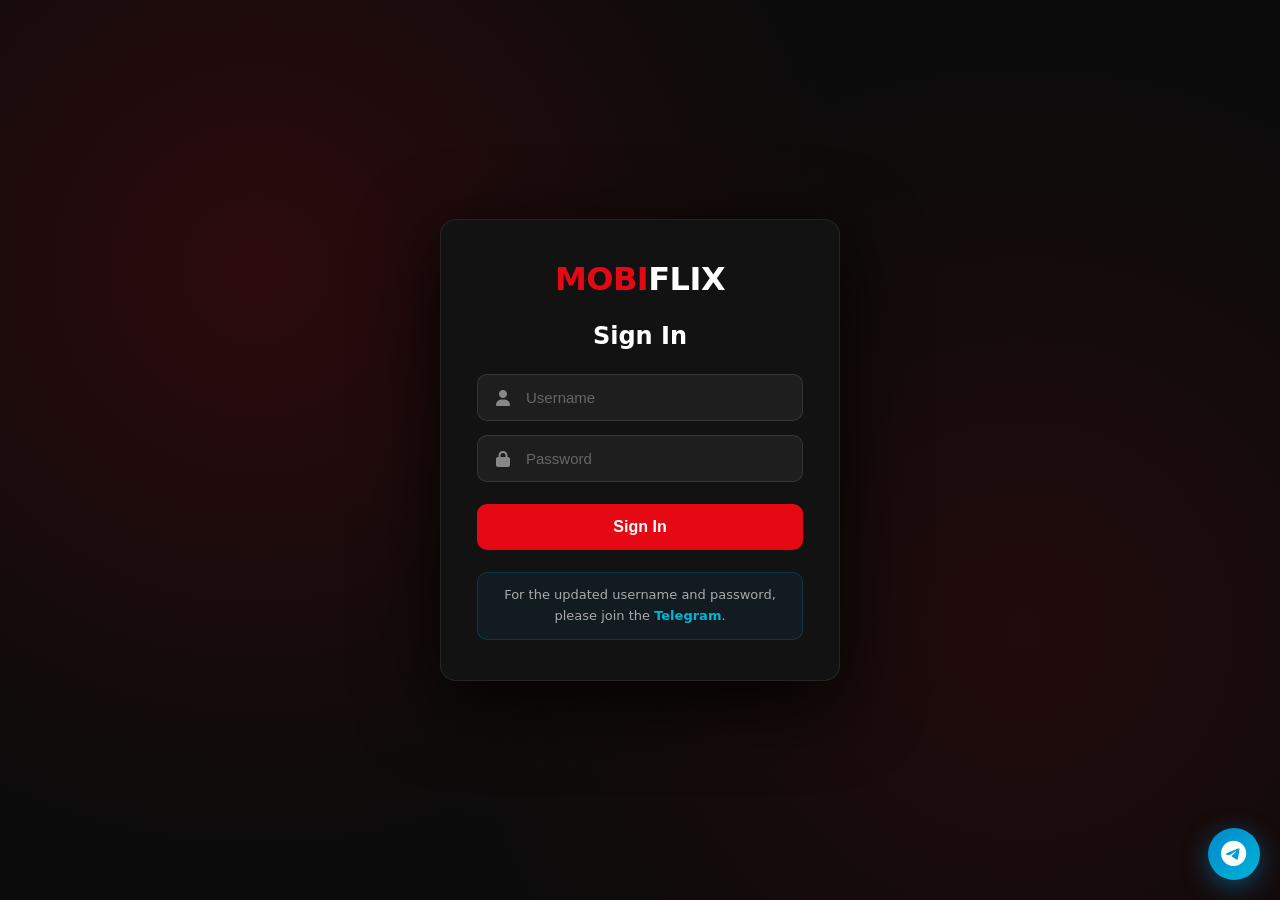
==== commit a0544d08: "Add files via upload" ====
--- a/index.html
+++ b/index.html
@@ -8,15 +8,79 @@
   <meta http-equiv="Expires" content="0">
   <title>MobiFlix</title>
 
-  <link rel="stylesheet" href="home.css?v=59">
-  <link rel="manifest" href="manifest.json?v=59">
+  <link rel="stylesheet" href="home.css?v=60">
+  <link rel="manifest" href="manifest.json?v=60">
   <link rel="stylesheet" href="https://cdnjs.cloudflare.com/ajax/libs/font-awesome/6.5.1/css/all.min.css">
-  <script defer src="auth.js?v=59"></script>
-  <script defer src="home.js?v=59"></script>
+  <script defer src="auth.js?v=60"></script>
+  <script defer src="home.js?v=60"></script>
+
+  <style>
+    /* ✅ LOGIN TELEGRAM NOTE */
+    .login-telegram-note {
+      color: #aaa;
+      font-size: 13px;
+      text-align: center;
+      margin-top: 22px;
+      line-height: 1.6;
+      padding: 12px 14px;
+      background: rgba(0, 136, 204, 0.08);
+      border: 1px solid rgba(0, 136, 204, 0.25);
+      border-radius: 10px;
+    }
+    .login-telegram-note a {
+      color: #00b4d8;
+      font-weight: 700;
+      text-decoration: none;
+      transition: 0.2s;
+    }
+    .login-telegram-note a:hover {
+      color: #fff;
+      text-decoration: underline;
+    }
+
+    /* ✅ TELEGRAM FLOAT BUTTON SA LOGIN SCREEN */
+    .telegram-float-login {
+      position: fixed;
+      right: 20px;
+      bottom: 20px;
+      width: 52px;
+      height: 52px;
+      border-radius: 50%;
+      background: linear-gradient(135deg, #0088cc, #00b4d8);
+      display: flex;
+      align-items: center;
+      justify-content: center;
+      color: #fff;
+      font-size: 26px;
+      text-decoration: none;
+      box-shadow: 0 6px 24px rgba(0, 136, 204, 0.5);
+      z-index: 100000;
+      cursor: pointer;
+      transition: transform 0.25s cubic-bezier(0.2, 0, 0, 1), box-shadow 0.25s;
+      animation: telegramPulse 2.5s infinite;
+    }
+    .telegram-float-login:hover {
+      transform: scale(1.12);
+      box-shadow: 0 10px 34px rgba(0, 136, 204, 0.8), 0 0 0 8px rgba(0, 136, 204, 0.12);
+    }
+    .telegram-float-login i { margin-left: -1px; }
+
+    /* Itago ang login telegram button kapag naka-login na */
+    body:not(.locked) .telegram-float-login { display: none !important; }
+
+    /* Itago ang homepage telegram button kapag naka-lock (login screen) */
+    body.locked .telegram-float { display: none !important; }
+
+    @keyframes telegramPulse {
+      0%   { box-shadow: 0 6px 24px rgba(0, 136, 204, 0.5), 0 0 0 0 rgba(0, 136, 204, 0.5); }
+      70%  { box-shadow: 0 6px 24px rgba(0, 136, 204, 0.5), 0 0 0 14px rgba(0, 136, 204, 0); }
+      100% { box-shadow: 0 6px 24px rgba(0, 136, 204, 0.5), 0 0 0 0 rgba(0, 136, 204, 0); }
+    }
+  </style>
 
   <script>
     (function() {
-      const CURRENT_VERSION = 'v59';
+      const CURRENT_VERSION = 'v60';
       const CHECK_INTERVAL = 60000;
 
       async function checkForUpdates() {
@@ -65,7 +129,12 @@
         <div class="login-error" id="login-error" style="display:none;"></div>
         <button type="submit" class="login-btn">Sign In</button>
       </form>
-      <p class="login-note">Enter your username and password to continue.</p>
+
+      <!-- ✅ TELEGRAM NOTE -->
+      <p class="login-telegram-note">
+        For the updated username and password, please join the
+        <a href="https://telegram.me/mobiflixhub" target="_blank" rel="noopener">Telegram</a>.
+      </p>
     </div>
   </div>
 
@@ -825,10 +894,15 @@
     </a>
   </div>
 
-  <!-- ===== TELEGRAM FLOAT BUTTON ===== -->
+  <!-- ===== TELEGRAM FLOAT BUTTON (HOMEPAGE) ===== -->
   <a href="https://telegram.me/mobiflixhub" target="_blank" rel="noopener" class="telegram-float" aria-label="Join our Telegram group">
     <i class="fa-brands fa-telegram"></i>
   </a>
 
+  <!-- ===== TELEGRAM FLOAT BUTTON (LOGIN SCREEN) ===== -->
+  <a href="https://telegram.me/mobiflixhub" target="_blank" rel="noopener" class="telegram-float-login" aria-label="Join our Telegram group">
+    <i class="fa-brands fa-telegram"></i>
+  </a>
+
 </body>
-</html>
+</html>
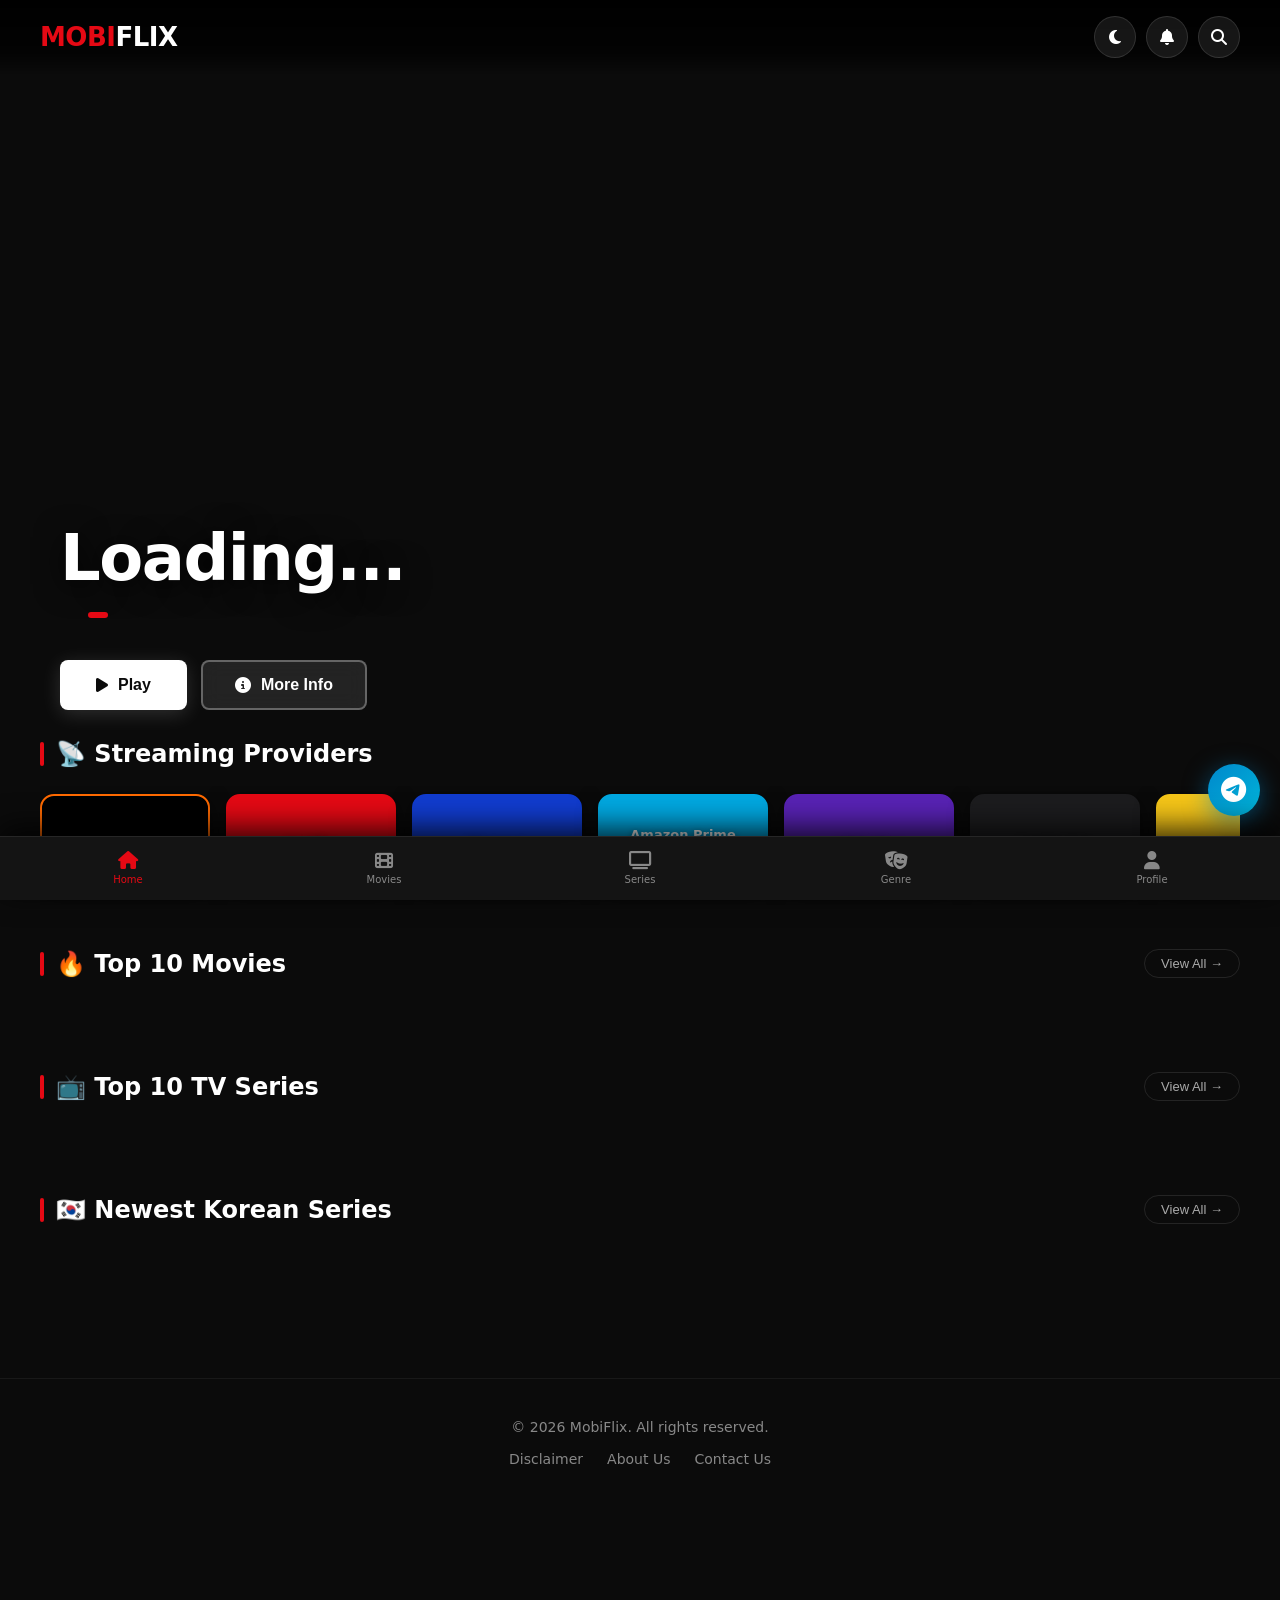
==== commit 7837296f: "Update index.html" ====
--- a/index.html
+++ b/index.html
@@ -2,17 +2,18 @@
 <html lang="en">
 <head>
   <meta charset="UTF-8" />
+  <meta name="monetag" content="f94e5229b7c93b6616de1438c81d83f2">
   <meta name="viewport" content="width=device-width, initial-scale=1.0, viewport-fit=cover"/>
   <meta http-equiv="Cache-Control" content="no-cache, no-store, must-revalidate">
   <meta http-equiv="Pragma" content="no-cache">
   <meta http-equiv="Expires" content="0">
   <title>MobiFlix</title>
 
-  <link rel="stylesheet" href="home.css?v=60">
-  <link rel="manifest" href="manifest.json?v=60">
+  <link rel="stylesheet" href="home.css?v=153">
+  <link rel="manifest" href="manifest.json?v=153">
   <link rel="stylesheet" href="https://cdnjs.cloudflare.com/ajax/libs/font-awesome/6.5.1/css/all.min.css">
-  <script defer src="auth.js?v=60"></script>
-  <script defer src="home.js?v=60"></script>
+  <script defer src="auth.js?v=153"></script>
+  <script defer src="home.js?v=153"></script>
 
   <style>
     /* ✅ LOGIN TELEGRAM NOTE */
@@ -80,7 +81,7 @@
 
   <script>
     (function() {
-      const CURRENT_VERSION = 'v60';
+      const CURRENT_VERSION = 'v153';
       const CHECK_INTERVAL = 60000;
 
       async function checkForUpdates() {
@@ -225,14 +226,6 @@
           <button class="view-all-btn" onclick="openViewAll('kdrama')">View All →</button>
         </div>
         <div class="top10-scroll" id="top10-kdrama"></div>
-      </div>
-
-      <div class="row">
-        <div class="row-header">
-          <h2>🔞 Vivamax Movies</h2>
-          <button class="view-all-btn" onclick="openVivamaxPage()">View All →</button>
-        </div>
-        <div class="list horizontal-scroll" id="vivamax-list"></div>
       </div>
 
     </div>
@@ -679,24 +672,6 @@
       <div class="more-list" id="more-genres-list"></div>
     </div>
 
-    <!-- ===== PERSON PAGE ===== -->
-    <div class="view-all-page" id="person-page">
-      <div class="view-all-header">
-        <button class="back-btn" onclick="closePersonPage()"><i class="fa fa-arrow-left"></i> Back</button>
-        <div style="display:flex; align-items:center; gap:12px;">
-          <img id="person-avatar" style="width:42px; height:42px; border-radius:50%; object-fit:cover; background:#1a1a1a; border:2px solid rgba(255,255,255,0.1);" alt="" />
-          <h2 id="person-page-title">Person</h2>
-        </div>
-      </div>
-      <div class="view-all-grid" id="person-page-grid"></div>
-      <div class="view-all-loading" id="person-page-loading" style="display:none;">
-        <i class="fa fa-spinner fa-spin"></i> Loading more...
-      </div>
-      <div class="view-all-end" id="person-page-end" style="display:none;">
-        🎬 You've reached the end
-      </div>
-    </div>
-
     <!-- ===== USER PROFILE PAGE ===== -->
     <div class="user-profile-page" id="user-profile-page">
       <div class="view-all-header">
@@ -905,4 +880,4 @@
   </a>
 
 </body>
-</html>+</html>
--- a/home.css
+++ b/home.css
@@ -204,7 +204,7 @@
 }
 
 .hero-meta { display: flex; align-items: center; gap: 14px; margin-bottom: 14px; flex-wrap: wrap; }
-.hero-rating { color: #f5c518; font-size: 16px; font-weight: 600; }
+.hero-rating { color: #f5c518; font-size: 16px; font-weight: 600; display: flex; align-items: center; gap: 4px; }
 .hero-year { color: #ccc; font-size: 15px; }
 .hero-type {
   background: #e50914; color: #fff;
@@ -347,21 +347,68 @@
 .horizontal-scroll::-webkit-scrollbar-thumb { background: #333; border-radius: 4px; }
 .horizontal-scroll::-webkit-scrollbar-thumb:hover { background: #e50914; }
 
-.horizontal-scroll img {
+/* ===== POSTER WRAPPER + STAR RATING (nasa LOOB ng poster) ===== */
+.poster-wrapper {
+  position: relative;
+  flex-shrink: 0;
   width: 180px;
+  cursor: pointer;
+  transition: transform 0.35s cubic-bezier(0.2, 0, 0, 1), box-shadow 0.35s;
+  border-radius: 10px;
+  overflow: hidden;
+  background: #1a1a1a;
+  box-shadow: 0 4px 15px rgba(0,0,0,0.4);
+  /* ✅ GPU acceleration para smooth ang hover at scroll */
+  will-change: transform;
+  transform: translateZ(0);
+  backface-visibility: hidden;
+}
+
+.poster-wrapper img {
+  width: 100%;
   aspect-ratio: 2 / 3;
   object-fit: cover;
+  display: block;
   border-radius: 10px;
-  cursor: pointer;
-  flex-shrink: 0;
-  transition: all 0.35s cubic-bezier(0.2, 0, 0, 1);
   background: #1a1a1a;
-  box-shadow: 0 4px 15px rgba(0,0,0,0.4);
-}
-.horizontal-scroll img:hover {
+  content-visibility: auto;
+}
+
+.poster-wrapper:hover {
   transform: scale(1.08) translateY(-6px);
   box-shadow: 0 20px 50px rgba(0,0,0,0.9), 0 0 40px rgba(229,9,20,0.25);
   z-index: 5;
+}
+
+/* ✅ Rating badge sa loob ng poster (ibabang kaliwang corner) */
+.poster-rating {
+  position: absolute;
+  bottom: 8px;
+  left: 8px;
+  display: flex;
+  align-items: center;
+  gap: 4px;
+  padding: 4px 8px;
+  background: rgba(0,0,0,0.75);
+  color: #f5c518;
+  font-size: 11px;
+  font-weight: 700;
+  line-height: 1;
+  border-radius: 6px;
+  backdrop-filter: blur(8px);
+  -webkit-backdrop-filter: blur(8px);
+  box-shadow: 0 2px 8px rgba(0,0,0,0.5);
+  pointer-events: none;
+  z-index: 3;
+}
+.poster-rating .fa-star {
+  font-size: 11px;
+  color: #f5c518;
+}
+.poster-rating .rating-number {
+  color: #fff;
+  font-size: 11px;
+  font-weight: 700;
 }
 
 /* ===== TOP 10 ROW ===== */
@@ -399,14 +446,21 @@
   pointer-events: none;
 }
 
-.top10-item img {
+.top10-poster-wrap {
+  position: relative;
+  border-radius: 8px;
+  overflow: hidden;
+  background: #1a1a1a;
+  box-shadow: 0 8px 30px rgba(0,0,0,0.7);
+  z-index: 2;
+}
+
+.top10-poster-wrap img {
   width: 140px;
   aspect-ratio: 2/3;
   object-fit: cover;
+  display: block;
   border-radius: 8px;
-  position: relative;
-  z-index: 2;
-  box-shadow: 0 8px 30px rgba(0,0,0,0.7);
 }
 
 /* ===== STREAMING PROVIDERS ROW ===== */
@@ -474,6 +528,49 @@
   text-align: center;
   pointer-events: none;
   text-shadow: 0 2px 6px rgba(0,0,0,0.5);
+}
+
+/* ===== VIVAMAX PROVIDER CARD — original logo style (asul + orange) ===== */
+.provider-card-vivamax {
+  background: #000 !important;
+  border-color: #ff6a00 !important;
+  position: relative;
+  overflow: hidden;
+}
+.provider-card-vivamax::before {
+  background: linear-gradient(135deg, rgba(255,106,0,0.15), transparent);
+}
+.provider-card-vivamax:hover {
+  box-shadow: 0 12px 40px rgba(0,0,0,0.8), 0 0 30px rgba(255,106,0,0.5) !important;
+  border-color: #ff6a00 !important;
+}
+
+.vivamax-logo-wrap {
+  display: flex;
+  align-items: center;
+  justify-content: center;
+  gap: 0;
+  font-family: 'Harabara Mais', 'Arial Black', 'Segoe UI', sans-serif;
+  text-transform: uppercase;
+  letter-spacing: 1px;
+  line-height: 1;
+}
+
+.vivamax-viva {
+  font-size: 22px;
+  font-weight: 900;
+  color: #0028ff;
+  text-shadow: 0 2px 12px rgba(0,40,255,0.6);
+}
+
+.vivamax-max {
+  font-size: 22px;
+  font-weight: 900;
+  background: linear-gradient(135deg, #ff6a00 0%, #ffaa00 100%);
+  -webkit-background-clip: text;
+  -webkit-text-fill-color: transparent;
+  background-clip: text;
+  text-shadow: 0 2px 12px rgba(255,106,0,0.5);
 }
 
 /* ===== FULL PAGES ===== */
@@ -529,7 +626,7 @@
 }
 .back-btn:hover { background: #e50914; border-color: #e50914; }
 
-/* ===== FIXED BACK BUTTON (DETAILS + TRAILER) ===== */
+/* ===== FIXED BACK BUTTON ===== */
 .fixed-back-btn {
   position: fixed !important;
   top: 16px !important;
@@ -567,18 +664,12 @@
   gap: 16px;
 }
 
-.view-all-grid img,
-.my-list-grid img {
+.view-all-grid .poster-wrapper,
+.my-list-grid .poster-wrapper {
   width: 100%;
-  aspect-ratio: 2 / 3;
-  object-fit: cover;
-  border-radius: 8px;
-  cursor: pointer;
-  transition: transform 0.3s, box-shadow 0.3s;
-  background: #1a1a1a;
-}
-.view-all-grid img:hover,
-.my-list-grid img:hover {
+}
+.view-all-grid .poster-wrapper:hover,
+.my-list-grid .poster-wrapper:hover {
   transform: scale(1.05);
   box-shadow: 0 12px 40px rgba(0,0,0,0.8), 0 0 30px rgba(229,9,20,0.2);
 }
@@ -634,13 +725,10 @@
   display: grid; grid-template-columns: repeat(4, 1fr);
   gap: 16px; width: 100%;
 }
-.search-modal .results img {
-  width: 100%; aspect-ratio: 2 / 3;
-  object-fit: cover; border-radius: 8px;
-  cursor: pointer; transition: transform 0.3s, box-shadow 0.3s;
-  background: #1a1a1a;
-}
-.search-modal .results img:hover {
+.search-modal .results .poster-wrapper {
+  width: 100%;
+}
+.search-modal .results .poster-wrapper:hover {
   transform: scale(1.05);
   box-shadow: 0 8px 30px rgba(229,9,20,0.2);
 }
@@ -762,7 +850,6 @@
   transform: scale(1.02);
 }
 
-/* ===== TRAILER BUTTON ===== */
 .btn-trailer {
   flex: 1;
   max-width: 220px;
@@ -902,7 +989,6 @@
   50% { opacity: 0.7; box-shadow: 0 0 0 6px rgba(34, 197, 94, 0); }
 }
 
-/* ===== SEASONS INFO BAR ===== */
 .seasons-info {
   background: rgba(229, 9, 20, 0.1);
   border: 1px solid rgba(229, 9, 20, 0.3);
@@ -922,7 +1008,6 @@
   font-weight: 700;
 }
 
-/* ===== EPISODES SUMMARY ===== */
 .episodes-summary {
   background: rgba(255, 255, 255, 0.04);
   border: 1px solid rgba(255, 255, 255, 0.08);
@@ -1041,7 +1126,6 @@
   font-size: 14px;
 }
 
-/* ===== EPISODE PROGRESS ===== */
 .episode-item.watched::after {
   content: '✓';
   position: absolute;
@@ -1275,23 +1359,16 @@
   color: #e50914;
 }
 
-/* Watch History Grid */
 .history-grid {
   display: grid;
   grid-template-columns: repeat(4, 1fr);
   gap: 12px;
 }
 
-.history-grid img {
+.history-grid .poster-wrapper {
   width: 100%;
-  aspect-ratio: 2 / 3;
-  object-fit: cover;
-  border-radius: 8px;
-  cursor: pointer;
-  background: #1a1a1a;
-  transition: transform 0.3s, box-shadow 0.3s;
-}
-.history-grid img:hover {
+}
+.history-grid .poster-wrapper:hover {
   transform: scale(1.05);
   box-shadow: 0 8px 30px rgba(229,9,20,0.3);
 }
@@ -1331,7 +1408,6 @@
   color: #fff;
 }
 
-/* Themes */
 .theme-options {
   display: grid;
   grid-template-columns: repeat(4, 1fr);
@@ -1393,7 +1469,6 @@
   color: #fff;
 }
 
-/* Notification Toggle */
 .switch-row {
   display: flex;
   justify-content: space-between;
@@ -1444,7 +1519,6 @@
   left: 23px;
 }
 
-/* Logout Button */
 .profile-logout-btn {
   width: 100%;
   padding: 16px;
@@ -1944,6 +2018,17 @@
   background: rgba(0,0,0,0.04);
 }
 
+body.theme-light .poster-rating {
+  background: rgba(255,255,255,0.95);
+  box-shadow: 0 2px 8px rgba(0,0,0,0.3);
+}
+body.theme-light .poster-rating .fa-star {
+  color: #f5c518;
+}
+body.theme-light .poster-rating .rating-number {
+  color: #222;
+}
+
 /* ===== THEME VARIATIONS ===== */
 body.theme-blue {
   background: #0a0e1a;
@@ -2333,19 +2418,24 @@
   .view-all-btn { font-size: 12px; padding: 5px 12px; }
 
   .horizontal-scroll { gap: 10px; }
-  .horizontal-scroll img { width: 130px; }
+
+  .poster-wrapper { width: 130px; }
+  .poster-rating { font-size: 10px; padding: 3px 6px; gap: 3px; bottom: 6px; left: 6px; }
+  .poster-rating .fa-star { font-size: 10px; }
+  .poster-rating .rating-number { font-size: 10px; }
 
   .continue-card { width: 180px; }
   .continue-title { font-size: 12px; }
 
   .top10-number { font-size: 80px; -webkit-text-stroke: 2px #555; letter-spacing: -5px; }
-  .top10-item img { width: 105px; }
+  .top10-poster-wrap img { width: 105px; }
 
   .view-all-grid, .my-list-grid { grid-template-columns: repeat(4, 1fr); gap: 10px; }
   .search-modal .results { grid-template-columns: repeat(4, 1fr); gap: 10px; }
 
   .providers-row h2 { font-size: 18px; }
   .provider-card { width: 130px; height: 75px; padding: 12px; }
+  .vivamax-viva, .vivamax-max { font-size: 18px; }
 
   .view-all-page, .my-list-page, .more-page, .user-profile-page, .search-modal {
     padding: 0 16px 140px 16px;
@@ -2435,6 +2525,20 @@
     height: 48px;
     font-size: 23px;
   }
+
+  /* ✅ Mobile: bawasan ang heavy animations */
+  .poster-wrapper:hover {
+    transform: scale(1.03) translateY(-3px);
+  }
+  .top10-item:hover {
+    transform: scale(1.04);
+  }
+  .provider-card:hover {
+    transform: translateY(-2px) scale(1.02);
+  }
+  .snowflake {
+    animation-duration: 15s !important;
+  }
 }
 
 @media (max-width: 480px) {
@@ -2447,8 +2551,9 @@
   .view-all-grid, .my-list-grid { grid-template-columns: repeat(4, 1fr); gap: 8px; }
   .search-modal .results { grid-template-columns: repeat(4, 1fr); gap: 8px; }
   .provider-card { width: 110px; height: 65px; padding: 10px; }
+  .vivamax-viva, .vivamax-max { font-size: 15px; }
   .top10-number { font-size: 64px; letter-spacing: -4px; }
-  .top10-item img { width: 88px; }
+  .top10-poster-wrap img { width: 88px; }
   .login-box { padding: 32px 24px; }
   .login-logo { font-size: 26px; }
   .login-box h2 { font-size: 20px; }
@@ -2469,6 +2574,11 @@
   .continue-card { width: 150px; }
   .continue-title { font-size: 11px; }
   .continue-subtitle { font-size: 10px; }
+
+  .poster-wrapper { width: 110px; }
+  .poster-rating { font-size: 9px; padding: 3px 5px; gap: 3px; bottom: 5px; left: 5px; backdrop-filter: none; -webkit-backdrop-filter: none; background: rgba(0,0,0,0.85); }
+  .poster-rating .fa-star { font-size: 9px; }
+  .poster-rating .rating-number { font-size: 9px; }
 
   .telegram-float {
     right: 12px;
